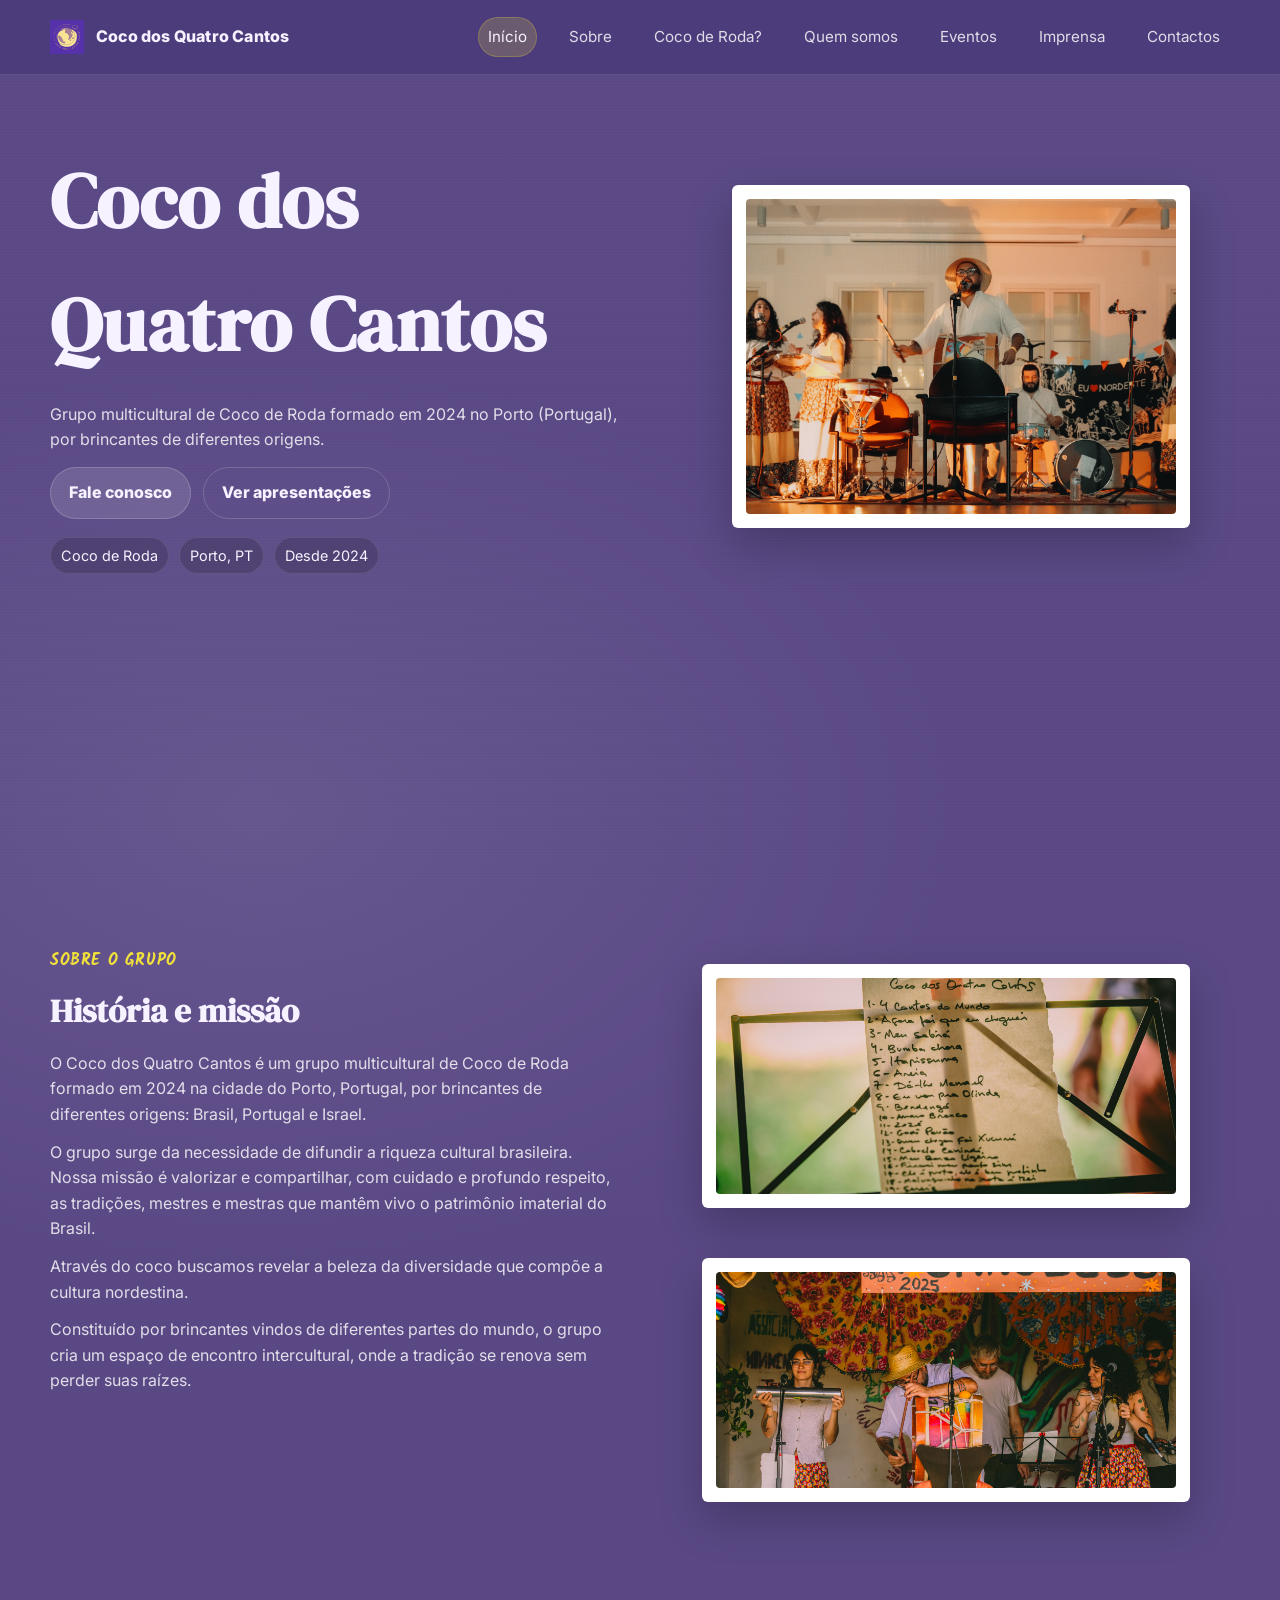
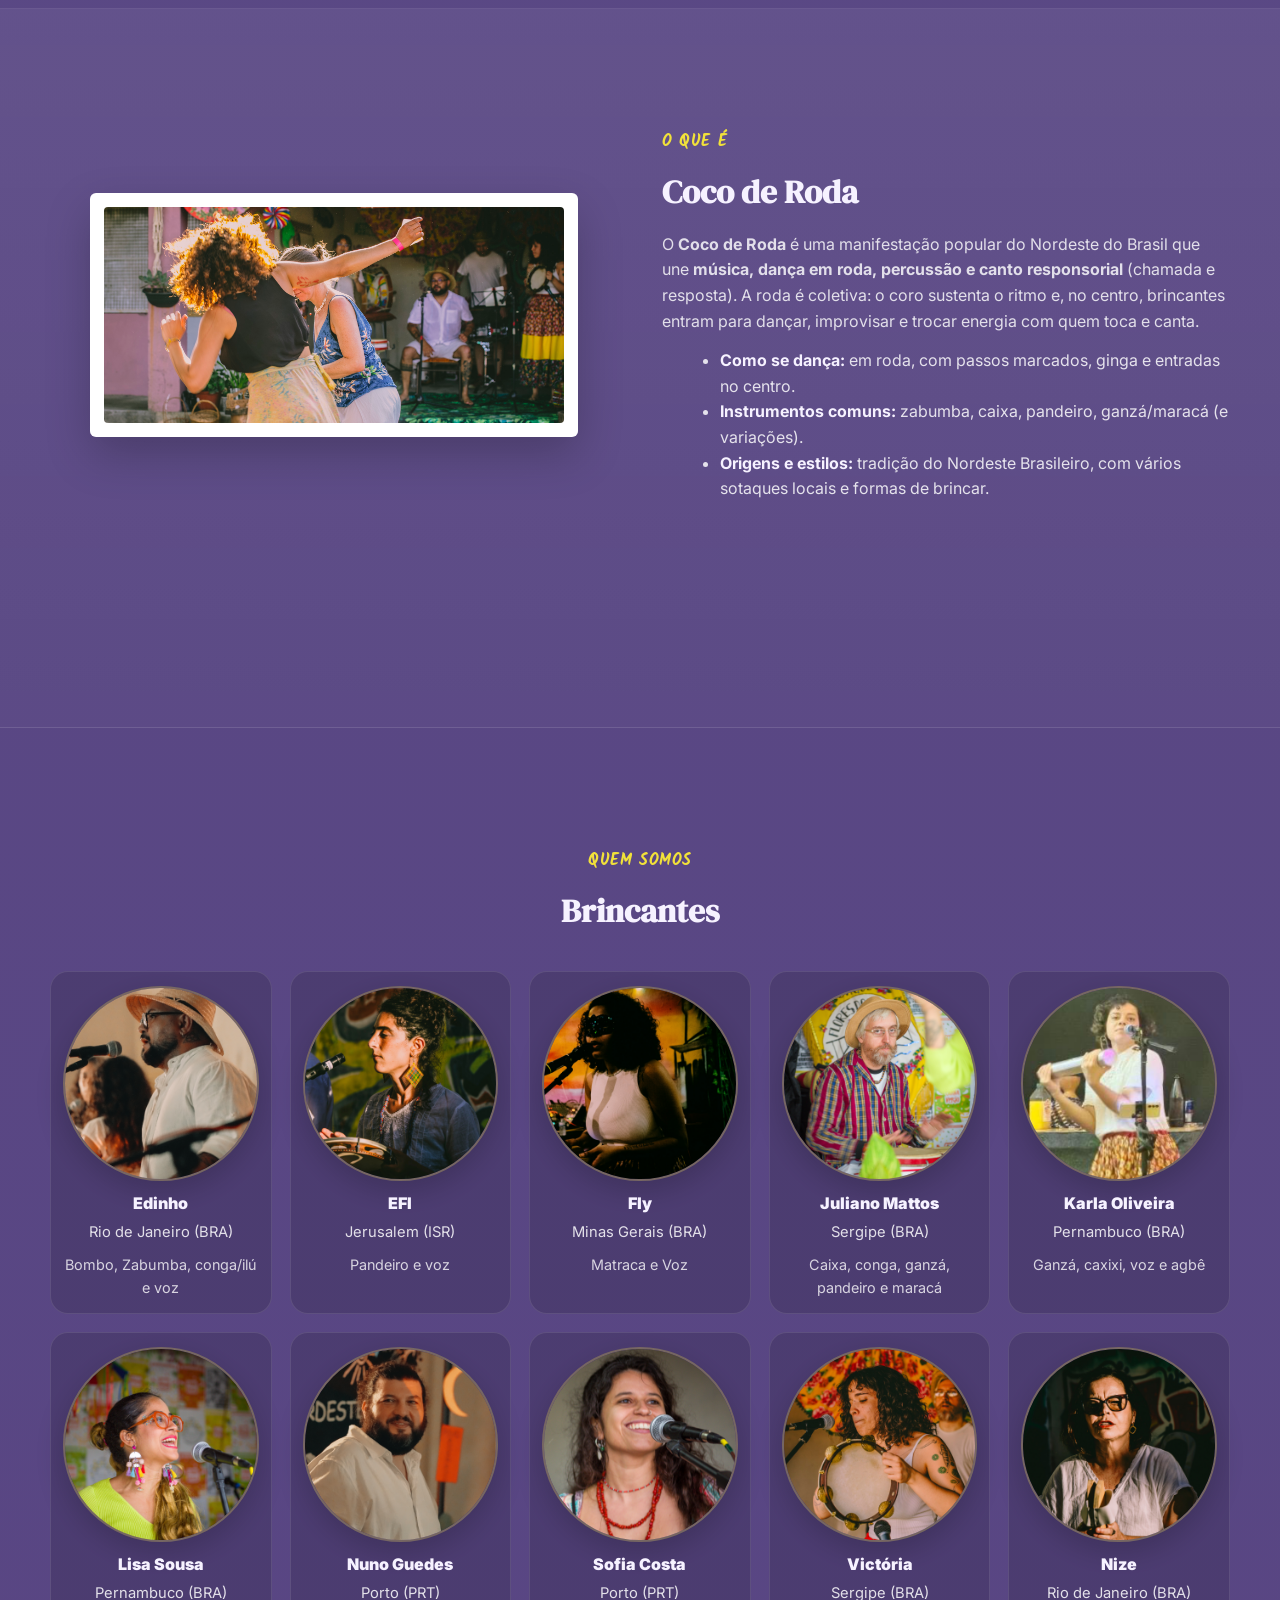
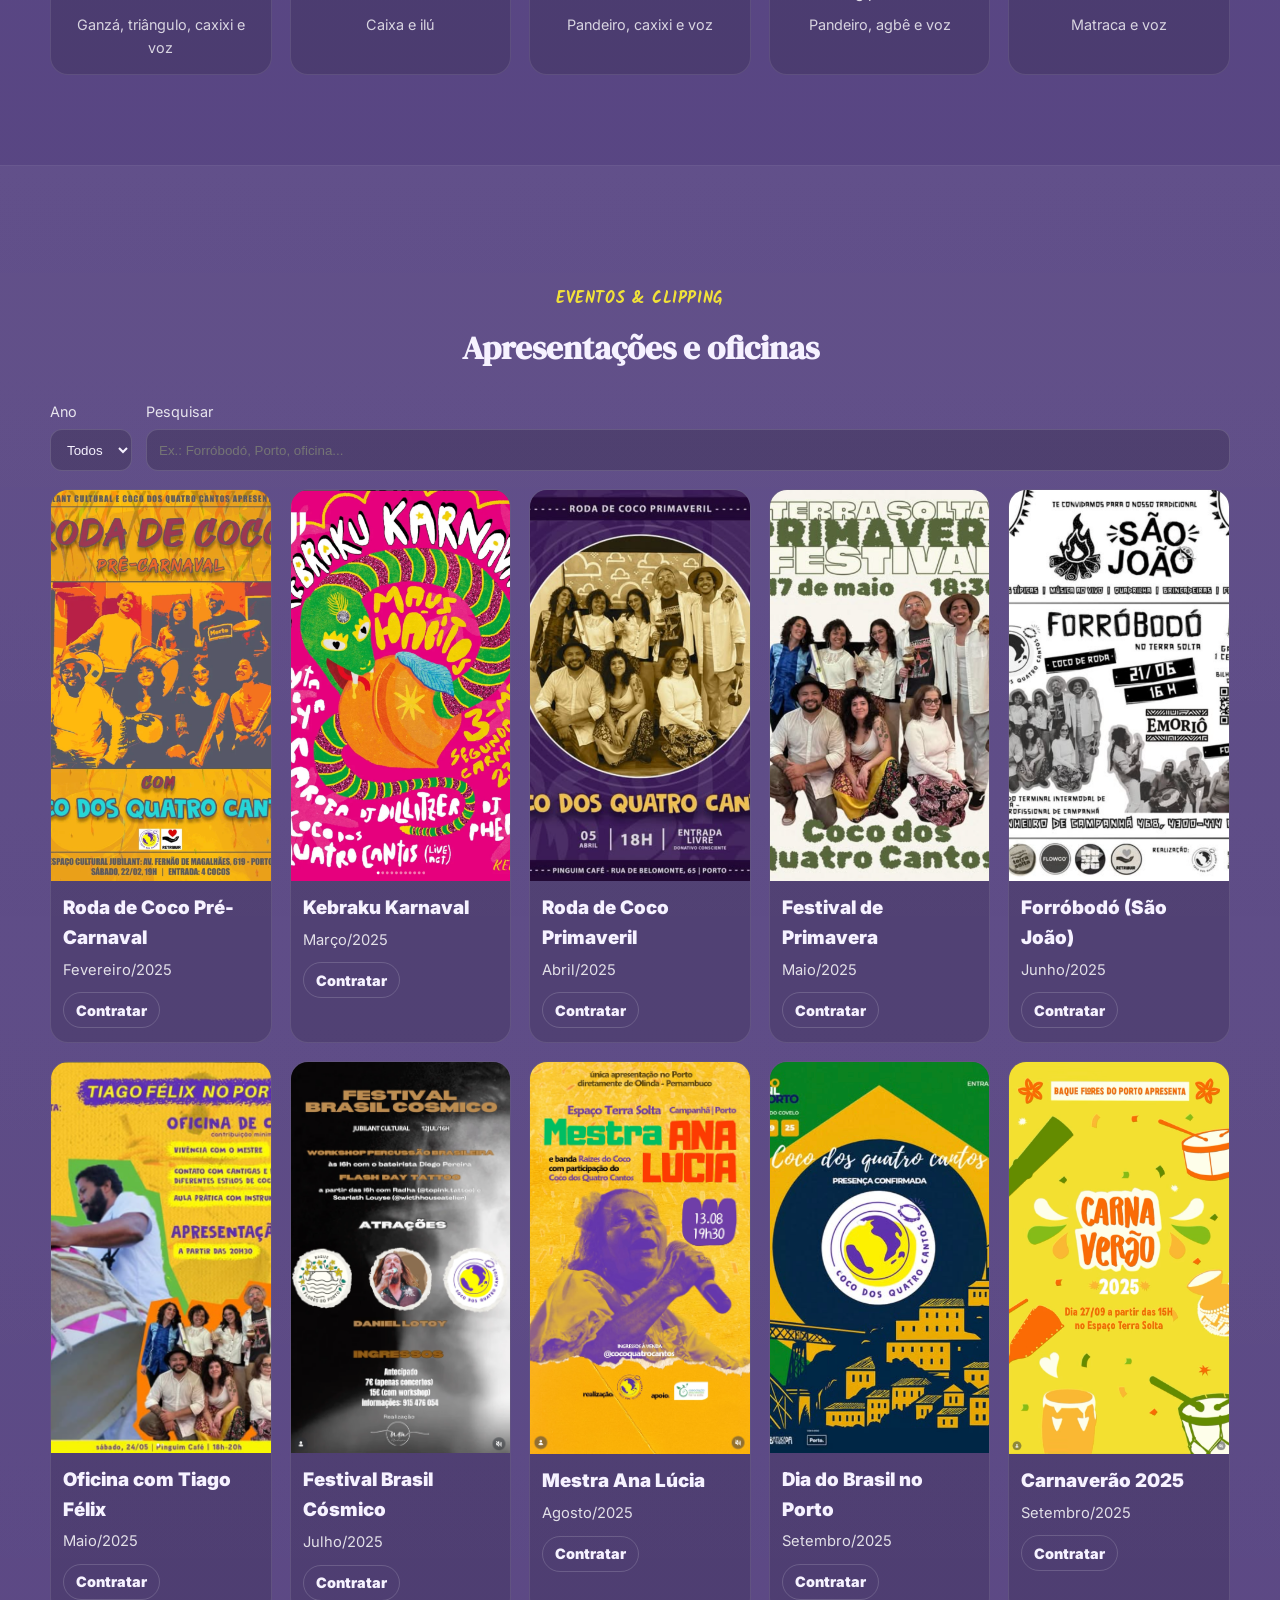
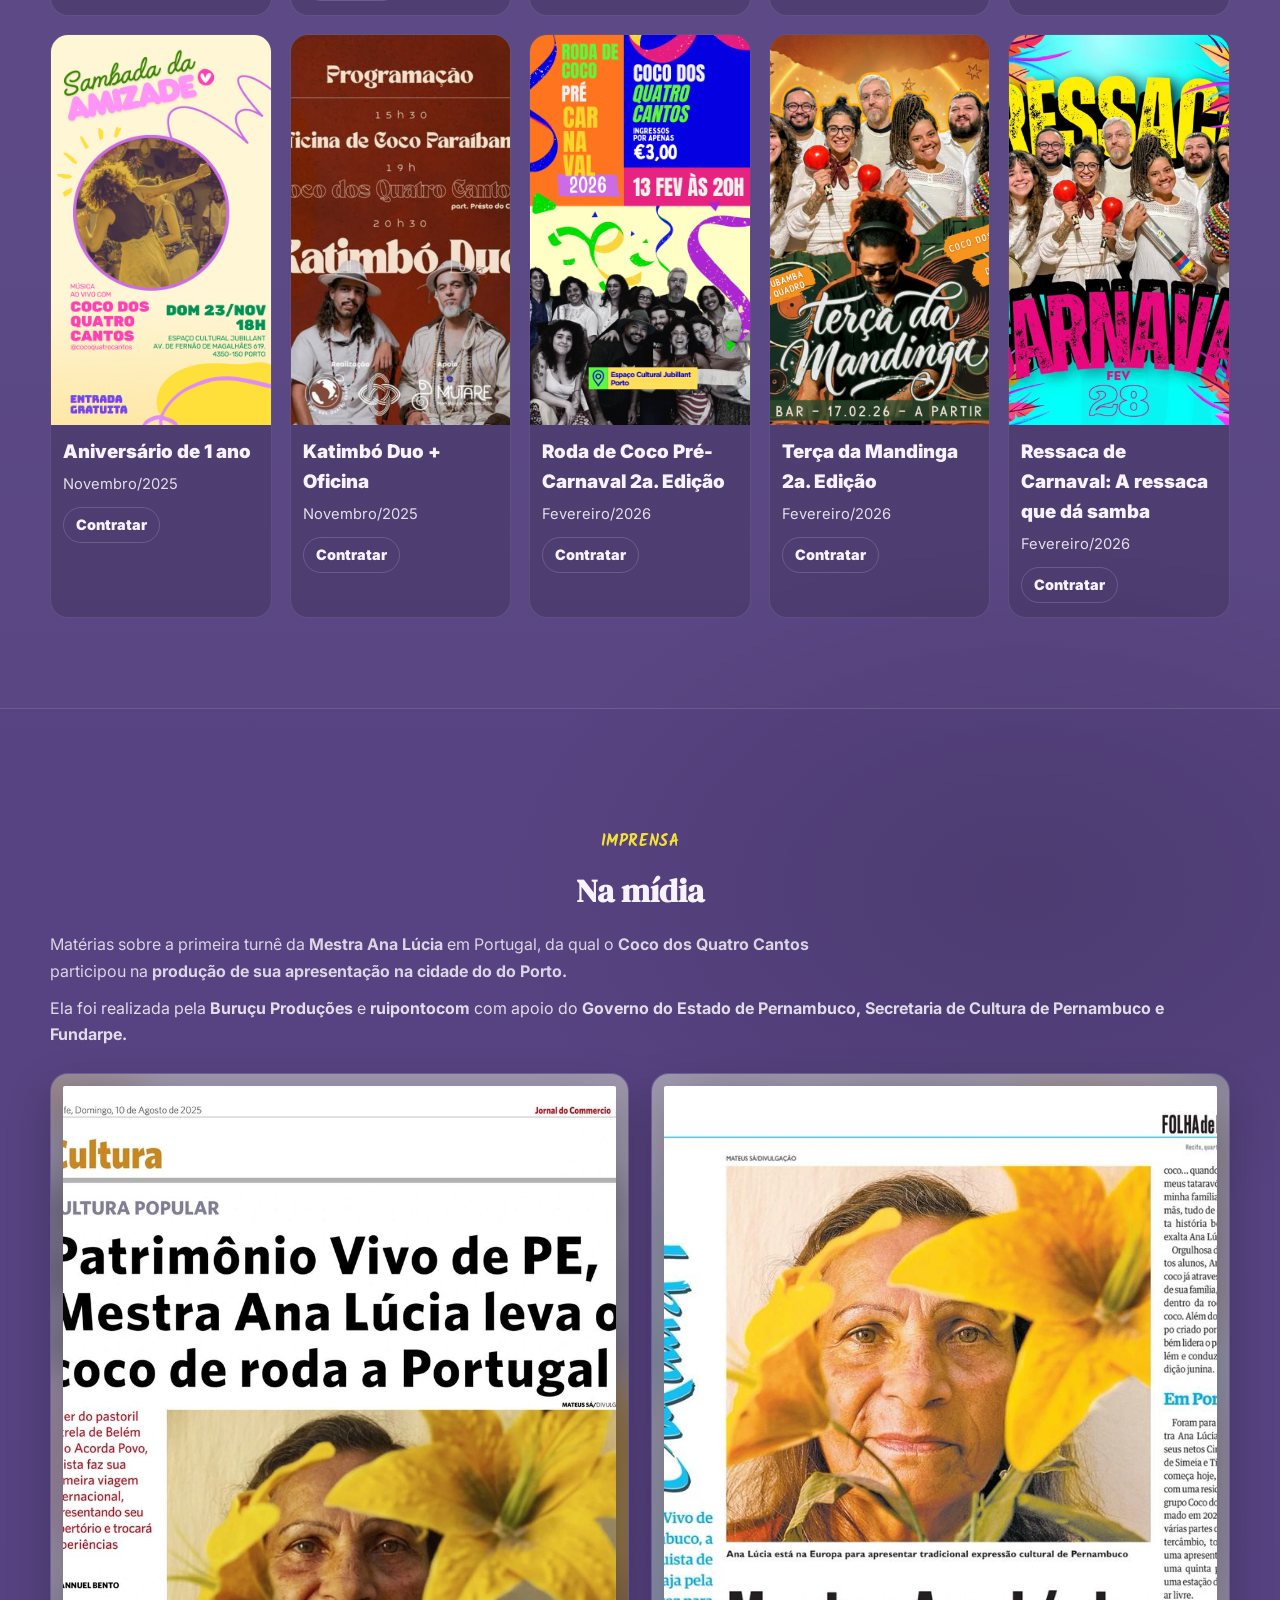
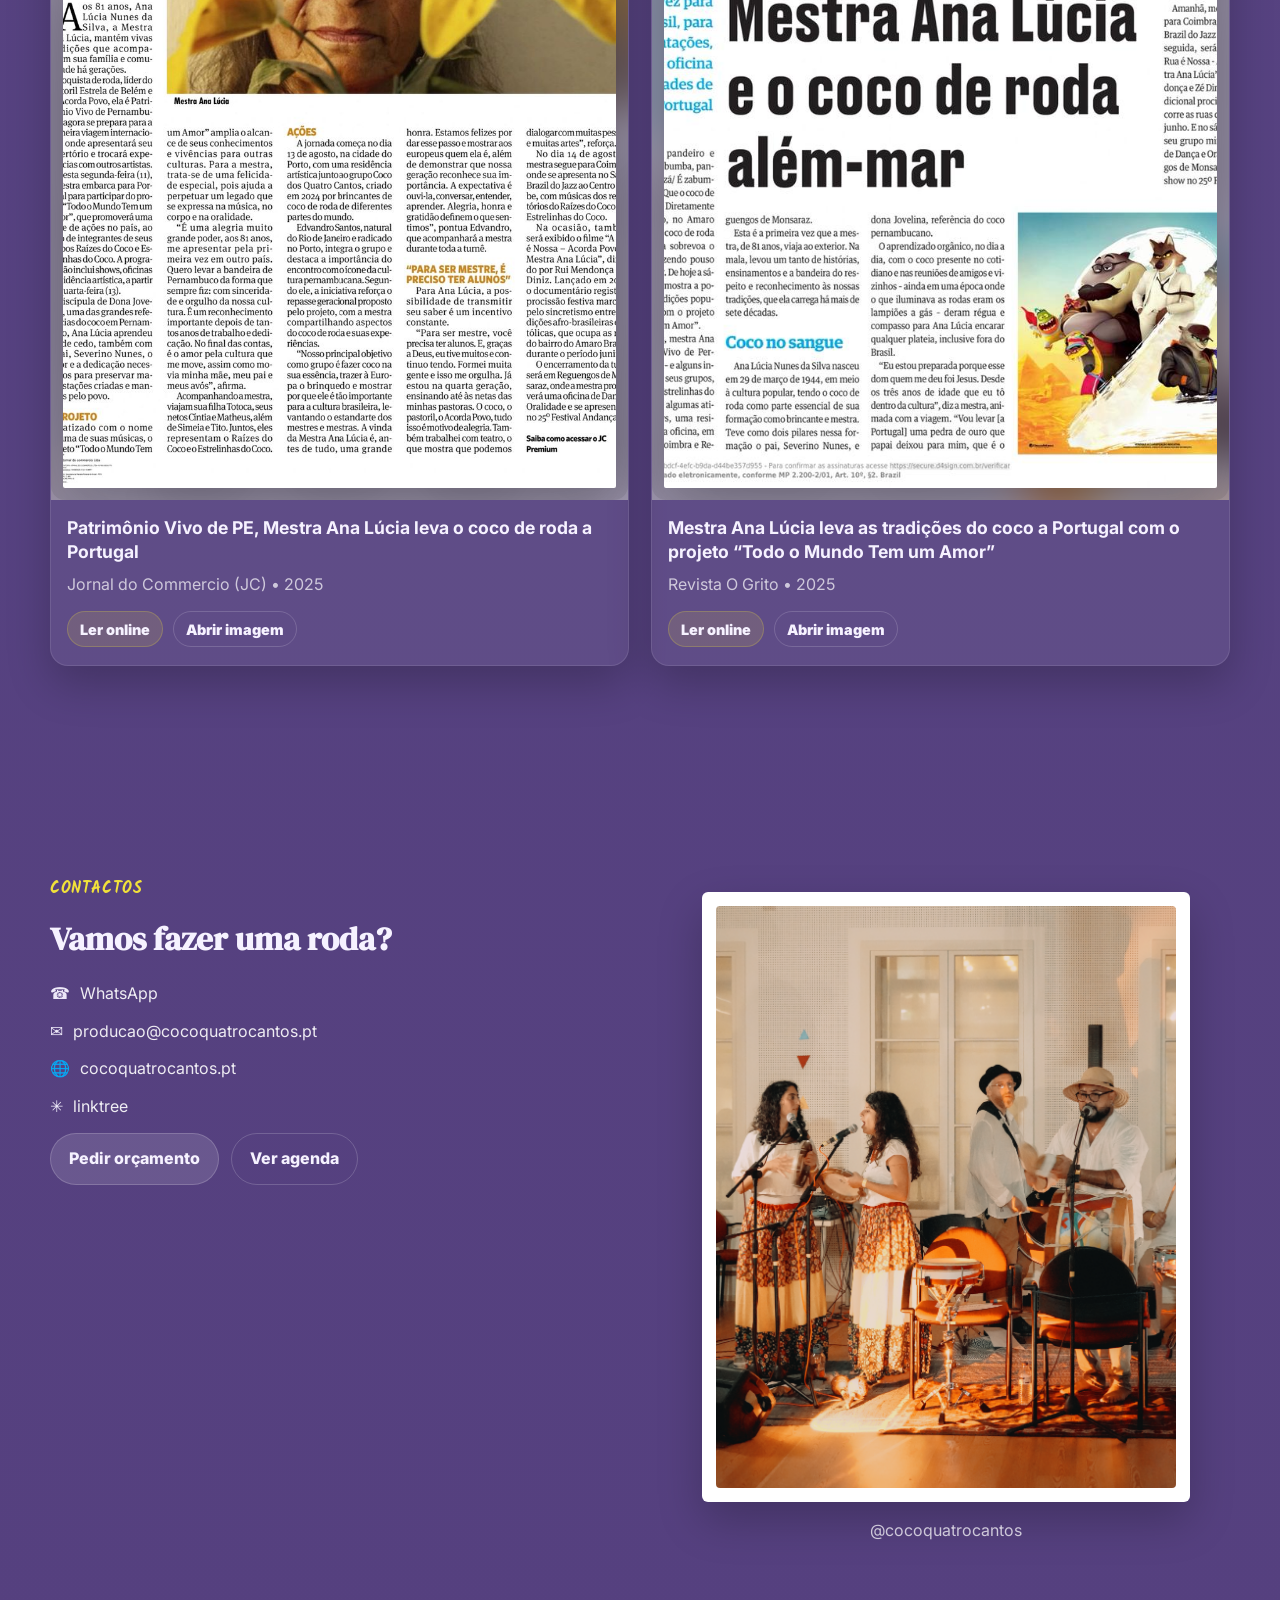
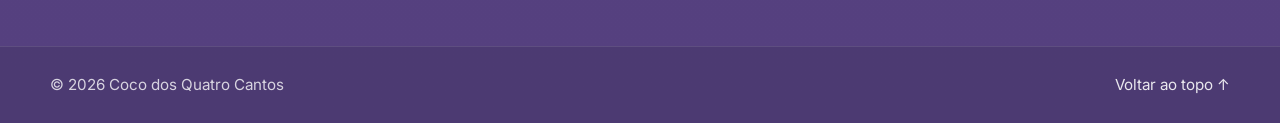
==== index.html @ 4d46bc8a "060426.01: Check-in inicial" ====
<!doctype html>
<html lang="pt-PT">
<head>
  <meta charset="utf-8" />
  <meta name="viewport" content="width=device-width,initial-scale=1" />
  <title>Coco dos Quatro Cantos</title>

  <link rel="preconnect" href="https://fonts.googleapis.com">
  <link rel="preconnect" href="https://fonts.gstatic.com" crossorigin>
  <link href="https://fonts.googleapis.com/css2?family=DM+Serif+Display&family=Inter:wght@300;400;600;700;800&family=Kalam:wght@300;400;700&display=swap" rel="stylesheet">

  <link rel="stylesheet" href="./styles.css" />
</head>

<body id="top">
  <header class="site-header">
    <div class="nav-wrap">
      <a class="brand" href="#home" aria-label="Ir para o início">
        <!-- troque para logo.svg se quiser -->
        <img class="brand__logo" src="./assets/logo.png" alt="Coco dos Quatro Cantos">
        <span class="brand__name">Coco dos Quatro Cantos</span>
      </a>

      <button class="nav-toggle" aria-label="Abrir menu" aria-expanded="false" aria-controls="primary-nav">
        <span></span><span></span><span></span>
      </button>

      <nav id="primary-nav" class="nav">
        <a class="nav-link" href="#home">Início</a>
        <a class="nav-link" href="#sobre">Sobre</a>
        <a class="nav-link" href="#coco">Coco de Roda?</a>
        <a class="nav-link" href="#quem-somos">Quem somos</a>
        <a class="nav-link" href="#eventos">Eventos</a>
        <a class="nav-link" href="#imprensa">Imprensa</a>
        <a class="nav-link" href="#contactos">Contactos</a>
      </nav>
    </div>
  </header>

  <main>
    <!-- HERO -->
    <section id="home" class="section section--hero">
      <div class="container hero">
        <div class="hero__left">
          <h1 class="poster-title">Coco dos<br/>Quatro Cantos</h1>
          <p class="lead">
            Grupo multicultural de Coco de Roda formado em 2024 no Porto (Portugal),
            por brincantes de diferentes origens.
          </p>

          <div class="cta">
            <a class="btn" href="#contactos">Fale conosco</a>
            <a class="btn btn--ghost" href="#eventos">Ver apresentações</a>
          </div>

          <div class="meta">
            <span class="pill">Coco de Roda</span>
            <span class="pill">Porto, PT</span>
            <span class="pill">Desde 2024</span>
          </div>
        </div>

        <div class="hero__right">
          <figure class="frame frame--hero">
            <img src="./assets/hero.jpg" alt="Apresentação do grupo em palco" loading="lazy">
          </figure>
        </div>
      </div>
    </section>

    <!-- SOBRE -->
    <section id="sobre" class="section">
      <div class="container grid-2">
        <div class="copy">
          <p class="scribble">Sobre o grupo</p>
          <h2 class="h2">História e missão</h2>

          <p>
            O Coco dos Quatro Cantos é um grupo multicultural de Coco de Roda formado em 2024
            na cidade do Porto, Portugal, por brincantes de diferentes origens: Brasil, Portugal e Israel.
          </p>

          <p>
            O grupo surge da necessidade de difundir a riqueza cultural brasileira. Nossa missão é valorizar
            e compartilhar, com cuidado e profundo respeito, as tradições, mestres e mestras que mantêm
            vivo o patrimônio imaterial do Brasil.
          </p>

          <p>
            Através do coco buscamos revelar a beleza da diversidade que compõe a cultura nordestina.
          </p>

          <p>
            Constituído por brincantes vindos de diferentes partes do mundo, o grupo cria um espaço de encontro
            intercultural, onde a tradição se renova sem perder suas raízes.
          </p>
        </div>

        <div class="stack">
          <figure class="frame frame--wide">
            <img src="./assets/sobre-1.jpg" alt="Foto do grupo" loading="lazy">
          </figure>
          <figure class="frame frame--wide">
            <img src="./assets/sobre-2.jpg" alt="Foto de apresentação" loading="lazy">
          </figure>
        </div>
      </div>
    </section>

    <!-- O QUE É COCO -->
    <section id="coco" class="section section--alt">
      <div class="container grid-2 align-center">
        <figure class="frame frame--wide">
          <img src="./assets/coco.jpg" alt="Roda de coco" loading="lazy">
        </figure>

        <div class="copy">
          <p class="scribble">O que é</p>
          <h2 class="h2">Coco de Roda</h2>

          <p>
            O <strong>Coco de Roda</strong> é uma manifestação popular do Nordeste do Brasil que une <strong>música, dança em roda, percussão e canto responsorial</strong> (chamada e resposta). A roda é coletiva: o coro sustenta o ritmo e, no centro, brincantes entram para dançar, improvisar e trocar energia com quem toca e canta.
          </p>
          <ul class="bullets">
            <li><strong>Como se dança:</strong> em roda, com passos marcados, ginga e entradas no centro.</li>
            <li><strong>Instrumentos comuns:</strong> zabumba, caixa, pandeiro, ganzá/maracá (e variações).</li>
            <li><strong>Origens e estilos:</strong> tradição do Nordeste Brasileiro, com vários sotaques locais e formas de brincar.</li>
          </ul>
        </div>
      </div>
    </section>

    <!-- QUEM SOMOS -->
    <section id="quem-somos" class="section">
      <div class="container">
        <p class="scribble center">Quem somos</p>
        <h2 class="h2 center">Brincantes</h2>

        <div class="members" id="membersGrid"></div>
      </div>
    </section>

    <!-- EVENTOS (9:16) -->
    <section id="eventos" class="section section--alt">
      <div class="container">
        <p class="scribble center">Eventos &amp; clipping</p>
        <h2 class="h2 center">Apresentações e oficinas</h2>

        <div class="events-toolbar">
          <label class="field">
            <span>Ano</span>
            <select id="yearFilter">
              <option value="all">Todos</option>
            </select>
          </label>

          <label class="field field--grow">
            <span>Pesquisar</span>
            <input id="searchFilter" type="search" placeholder="Ex.: Forróbodó, Porto, oficina..." />
          </label>
        </div>

        <div class="events events--reels" id="eventsGrid"></div>
      </div>
    </section>

    <section id="imprensa" class="section section--press">
  <div class="container">
    <p class="scribble center">Imprensa</p>
    <h2 class="h2 center">Na mídia</h2>

    <p class="lead">
      Matérias sobre a primeira turnê da <strong>Mestra Ana Lúcia</strong> em Portugal, da qual o
      <strong>Coco dos Quatro Cantos</strong> participou na <strong>produção de sua apresentação na cidade do do Porto.</strong>      
    </p>
<p>
  Ela foi realizada pela <strong>Buruçu Produções</strong> e <strong>ruipontocom</strong> com apoio do <strong>Governo do Estado de Pernambuco, Secretaria de Cultura de Pernambuco e Fundarpe.</strong>
</p>
    <div class="press-grid">
      <!-- JC -->
      <article class="press-card">
        <div class="press-thumb" style="--thumb:url('./assets/press/jc-ana-lucia.jpg')">
          <img
            src="./assets/press/jc-ana-lucia.jpg"
            alt="Matéria do Jornal do Commercio sobre Mestra Ana Lúcia levando o coco de roda a Portugal"
            loading="lazy"
          />
        </div>

        <div class="press-body">
          <h3 class="press-title">Patrimônio Vivo de PE, Mestra Ana Lúcia leva o coco de roda a Portugal</h3>
          <p class="press-meta">Jornal do Commercio (JC) • 2025</p>

          <div class="press-actions">
            <a class="smallbtn" target="_blank" rel="noreferrer"
               href="https://jc.uol.com.br/cultura/2025/08/08/patrimonio-vivo-de-pe-mestra-ana-lucia-leva-o-coco-de-roda-a-portugal.html">
              Ler online
            </a>

            <a class="smallbtn smallbtn--ghost" target="_blank" rel="noreferrer"
               href="./assets/press/jc-ana-lucia.jpg">
              Abrir imagem
            </a>
          </div>
        </div>
      </article>

      <!-- O Grito -->
      <article class="press-card">
        <div class="press-thumb" style="--thumb:url('./assets/press/ogrito-ana-lucia.jpg')">
          <img
            src="./assets/press/ogrito-ana-lucia.jpg"
            alt="Matéria da Revista O Grito sobre Mestra Ana Lúcia e tradições do coco em Portugal"
            loading="lazy"
          />
        </div>

        <div class="press-body">
          <h3 class="press-title">Mestra Ana Lúcia leva as tradições do coco a Portugal com o projeto “Todo o Mundo Tem um Amor”</h3>
          <p class="press-meta">Revista O Grito • 2025</p>

          <div class="press-actions">
            <a class="smallbtn" target="_blank" rel="noreferrer"
               href="https://revistaogrito.com/mestra-ana-lucia-leva-as-tradicoes-do-coco-e-a-portugal-com-o-projeto-todo-o-mundo-tem-um-amor/">
              Ler online
            </a>

            <a class="smallbtn smallbtn--ghost" target="_blank" rel="noreferrer"
               href="./assets/press/ogrito-ana-lucia.jpg">
              Abrir imagem
            </a>
          </div>
        </div>
      </article>
    </div>
  </div>
</section>

    <!-- CONTACTOS -->
    <section id="contactos" class="section">
      <div class="container contact">
        <div class="contact__left">
          <p class="scribble">Contactos</p>
          <h2 class="h2">Vamos fazer uma roda?</h2>

          <ul class="contact__list">
            <li><span class="icon">☎</span><a href="https://wa.link/snedqe">WhatsApp</a></li>
            <li><span class="icon">✉</span><a href="mailto:producao@cocoquatrocantos.pt">producao@cocoquatrocantos.pt</a></li>
            <li><span class="icon">🌐</span><a href="https://cocoquatrocantos.pt" target="_blank" rel="noreferrer">cocoquatrocantos.pt</a></li>
            <li><span class="icon">✳</span><a href="https://linktr.ee/cocoquatrocantos" target="_blank" rel="noreferrer">linktree</a></li>
          </ul>

          <div class="cta mt-lg">
            <a class="btn" href="mailto:producao@cocoquatrocantos.pt">Pedir orçamento</a>
            <a class="btn btn--ghost" href="#eventos">Ver agenda</a>
          </div>
        </div>

        <div class="contact__right">
          <figure class="frame frame--contact">
            <img src="./assets/contact.jpg" alt="Cartaz/arte do grupo" loading="lazy">
          </figure>
          <p class="muted center mt-md">@cocoquatrocantos</p>
        </div>
      </div>
    </section>

    <footer class="footer">
      <div class="container footer__inner">
        <span>© <span id="year"></span> Coco dos Quatro Cantos</span>
        <a class="backtop" href="#top">Voltar ao topo ↑</a>
      </div>
    </footer>
  </main>

  <script src="./script.js"></script>
</body>
</html>
---- styles.css ----
:root{
  --bg: #5b4a86;
  --bg2: #55407f;
  --ink: #f6f2ff;
  --muted: rgba(255,255,255,.82);
  --accent: #f1e13a;

  --frame: #ffffff;
  --shadow: rgba(0,0,0,.22);
  --max: 1180px;

  --poster: clamp(2.8rem, 6vw, 5.6rem);
  --h2: clamp(1.7rem, 2.6vw, 2.4rem);
  --p:  clamp(1rem, 1.1vw, 1.05rem);
}

*{ box-sizing:border-box; }
html{ scroll-behavior:smooth; }

section{ scroll-margin-top: 90px; }

body{
  margin:0;
  background: radial-gradient(1100px 700px at 20% 10%, rgba(255,255,255,.08), transparent 65%),
              radial-gradient(900px 600px at 80% 70%, rgba(0,0,0,.12), transparent 60%),
              linear-gradient(180deg, var(--bg), var(--bg2));
  color: var(--ink);
  font-family: Inter, system-ui, -apple-system, Segoe UI, Roboto, Arial, sans-serif;
  line-height:1.6;
}

body::before{
  content:"";
  position:fixed;
  inset:0;
  pointer-events:none;
  background: repeating-linear-gradient(
      0deg,
      rgba(255,255,255,.03),
      rgba(255,255,255,.03) 1px,
      rgba(0,0,0,.03) 2px,
      rgba(0,0,0,.03) 3px
    );
  opacity:.35;
  mix-blend-mode: overlay;
}

.container{
  width:min(var(--max), calc(100% - 48px));
  margin-inline:auto;
}

.section{
  position:relative;
  padding: 120px 0 90px;
  min-height: 80vh;
}

.section--alt{
  background: linear-gradient(180deg, rgba(255,255,255,.06), rgba(255,255,255,.02));
  border-top: 1px solid rgba(255,255,255,.08);
  border-bottom: 1px solid rgba(255,255,255,.08);
}

.grid-2{
  display:grid;
  grid-template-columns: 1fr 1fr;
  gap: 44px;
}
.align-center{ align-items:center; }

.center{ text-align:center; }
.mt-md{ margin-top: 14px; }
.mt-lg{ margin-top: 22px; }

.poster-title{
  font-family: "DM Serif Display", Georgia, serif;
  font-size: var(--poster);
  letter-spacing:.4px;
  margin: 0 0 16px 0;
}

.h2{
  font-family: "DM Serif Display", Georgia, serif;
  font-size: var(--h2);
  margin: 0 0 14px 0;
}

p{
  font-size: var(--p);
  color: var(--muted);
  margin: 0 0 12px 0;
}

.lead{ max-width: 62ch; }

.scribble{
  font-family: Kalam, system-ui, sans-serif;
  color: var(--accent);
  font-weight: 700;
  letter-spacing: .6px;
  text-transform: uppercase;
  margin: 0 0 10px 0;
}

.muted{ color: rgba(255,255,255,.72); }

.bullets{ margin: 14px 0 0 18px; color: rgba(255,255,255,.84); }
.bullets strong{ color: var(--ink); }

/* NAV */
.site-header{
  position:fixed;
  top:0; left:0; right:0;
  z-index: 20;
  background: rgba(72,56,120,.72);
  backdrop-filter: blur(12px);
  border-bottom: 1px solid rgba(255,255,255,.10);
}
.nav-wrap{
  width:min(var(--max), calc(100% - 48px));
  margin-inline:auto;
  height: 74px;
  display:flex;
  align-items:center;
  justify-content:space-between;
  gap: 16px;
}
.brand{
  display:flex;
  align-items:center;
  gap: 12px;
  text-decoration:none;
  color: var(--ink);
}
.brand__logo{
  width: 34px;
  height: 34px;
  object-fit: contain;
  background: transparent;
  display:block;
}
.brand__name{ font-weight: 800; letter-spacing:.2px; }

.nav{ display:flex; gap: 22px; align-items:center; }
.nav-link{
  color: rgba(255,255,255,.82);
  text-decoration:none;
  font-size: .95rem;
  padding: 8px 10px;
  border-radius: 999px;
  transition: background .18s ease, color .18s ease;
}
.nav-link:hover{ background: rgba(255,255,255,.10); }
.nav-link.is-active{
  background: rgba(241,225,58,.18);
  color: var(--ink);
  box-shadow: 0 0 0 1px rgba(241,225,58,.22) inset;
}

.nav-toggle{
  display:none;
  width: 44px;
  height: 44px;
  border: 0;
  background: transparent;
  padding: 8px;
  cursor:pointer;
}
.nav-toggle span{
  display:block;
  height:2px;
  background: rgba(255,255,255,.82);
  margin: 6px 0;
}

/* Frames */
.frame{
  background: var(--frame);
  padding: 14px;
  box-shadow: 0 18px 45px var(--shadow);
  border-radius: 6px;
}
.frame img{
  width:100%;
  height:100%;
  display:block;
  object-fit:cover;
  border-radius: 4px;
}
.frame--hero{ aspect-ratio: 4/3; }
.frame--wide{ aspect-ratio: 16/8; }
.frame--contact{ aspect-ratio: 4/5; }

.stack{ display:grid; gap: 18px; }

/* HERO */
.section--hero{
  padding-top: 140px;
  min-height: 92vh;
}
.hero{
  display:grid;
  grid-template-columns: 1.05fr .95fr;
  gap: 48px;
  align-items:center;
}

.hero__right{
  justify-self: end;
  width: min(800px, 100%);
}

.cta{
  display:flex;
  gap: 12px;
  flex-wrap: wrap;
  margin-top: 14px;
}
.btn{
  display:inline-flex;
  align-items:center;
  justify-content:center;
  padding: 12px 18px;
  border-radius: 999px;
  border: 1px solid rgba(255,255,255,.18);
  background: rgba(255,255,255,.12);
  color: var(--ink);
  text-decoration:none;
  font-weight: 800;
}
.btn:hover{ background: rgba(255,255,255,.16); }
.btn--ghost{ background: transparent; }

.meta{
  margin-top: 18px;
  display:flex;
  gap: 10px;
  flex-wrap: wrap;
}
.pill{
  font-size: .9rem;
  padding: 6px 10px;
  border-radius: 999px;
  background: rgba(0,0,0,.16);
  border: 1px solid rgba(255,255,255,.10);
}

/* MEMBERS */
.members{
  margin-top: 34px;
  display:grid;
  grid-template-columns: repeat(5, minmax(0, 1fr));
  gap: 18px;
}
.member{
  background: rgba(0,0,0,.14);
  border: 1px solid rgba(255,255,255,.10);
  border-radius: 18px;
  padding: 14px 12px;
  text-align:center;
}
.member__avatar{
  width: 100%;
  aspect-ratio: 1/1;
  border-radius: 999px;
  overflow:hidden;
  margin-bottom: 10px;
  box-shadow: 0 10px 28px rgba(0,0,0,.18);
  border: 2px solid rgba(241,225,58,.25);
}
.member__avatar img{
  width:100%; height:100%;
  object-fit:cover;
  display:block;
}
.member__name{ font-weight: 900; color: var(--ink); margin: 0; }
.member__meta{ margin: 4px 0 0; font-size: .92rem; color: rgba(255,255,255,.84); }
.member__inst{ margin: 8px 0 0; font-size: .9rem; color: rgba(255,255,255,.78); }

/* EVENTS (9:16 reels) */
.events-toolbar{
  margin-top: 26px;
  display:flex;
  gap: 14px;
  align-items:end;
  flex-wrap: wrap;
}
.field{ display:grid; gap: 6px; font-size: .9rem; }
.field span{ color: rgba(255,255,255,.85); }
.field input, .field select{
  height: 42px;
  padding: 0 12px;
  border-radius: 12px;
  border: 1px solid rgba(255,255,255,.14);
  background: rgba(0,0,0,.18);
  color: var(--ink);
  outline: none;
}
.field--grow{ flex: 1 1 280px; }

.events--reels{
  margin-top: 18px;
  display:grid;
  grid-template-columns: repeat(auto-fit, minmax(220px, 1fr));
  gap: 18px;
}

/* card */
.event{
  background: rgba(0,0,0,.14);
  border: 1px solid rgba(255,255,255,.10);
  border-radius: 18px;
  overflow:hidden;
  display:flex;
  flex-direction:column;
}
.event__thumb{
  /* IG Reel / Story */
  aspect-ratio: 9 / 16;
  background: rgba(255,255,255,.06);
  display:flex;
  align-items:center;
  justify-content:center;
}
.event__thumb img{
  width:100%;
  height:100%;
  display:block;

  /* NÃO CORTA O CARTAZ */
  object-fit: cover;
  background: rgba(0,0,0,.10);
}
.event__body{
  padding: 12px 12px 14px;
}
.event__title{
  margin: 0 0 6px 0;
  font-weight: 900;
  color: var(--ink);
}
.event__meta{
  font-size: .92rem;
  color: rgba(255,255,255,.84);
  margin: 0 0 10px 0;
}
.event__actions{
  display:flex;
  gap: 10px;
  flex-wrap: wrap;
}
.smallbtn{
  display:inline-flex;
  align-items:center;
  justify-content:center;
  height: 36px;
  padding: 0 12px;
  border-radius: 999px;
  border: 1px solid rgba(241,225,58,.22);
  background: rgba(241,225,58,.12);
  color: var(--ink);
  text-decoration:none;
  font-weight: 900;
  font-size: .9rem;
}
.smallbtn--ghost{
  border: 1px solid rgba(255,255,255,.16);
  background: transparent;
}

/* CONTACT */
.contact{
  display:grid;
  grid-template-columns: 1fr 1fr;
  gap: 44px;
  align-items:start;
}
.contact__list{
  list-style:none;
  padding:0;
  margin: 16px 0 0;
  display:grid;
  gap: 12px;
}
.contact__list li{
  display:flex;
  gap: 10px;
  align-items:center;
}
.contact__list a{ color: rgba(255,255,255,.9); text-decoration:none; }
.contact__list a:hover{ text-decoration: underline; }
.icon{ opacity:.95; }

/* FOOTER */
.footer{
  padding: 26px 0;
  border-top: 1px solid rgba(255,255,255,.10);
  background: rgba(0,0,0,.10);
}
.footer__inner{
  display:flex;
  align-items:center;
  justify-content:space-between;
  gap: 16px;
  color: rgba(255,255,255,.78);
  font-size: .95rem;
}
.backtop{ text-decoration:none; color: rgba(255,255,255,.88); }

/* RESPONSIVO */
@media (max-width: 1040px){
  .hero{ grid-template-columns: 1fr; }
  .grid-2, .contact{ grid-template-columns: 1fr; }
  .members{ grid-template-columns: repeat(3, minmax(0, 1fr)); }
}

@media (max-width: 720px){
  .section{ padding: 104px 0 66px; }
  .members{ grid-template-columns: repeat(2, minmax(0, 1fr)); }

  .nav-toggle{ display:block; }
  .nav{
    position:absolute;
    top: 74px;
    left: 0;
    right: 0;
    display:none;
    flex-direction:column;
    gap: 10px;
    padding: 14px;
    background: rgba(72,56,120,.92);
    border-bottom: 1px solid rgba(255,255,255,.10);
  }
  .nav.is-open{ display:flex; }
  .nav-wrap{ position:relative; }
}

/* ===== Press / Imprensa ===== */
.section--press .title{ margin-top: 10px; }
.section--press .lead{
  max-width: 78ch;
  opacity: .95;
  margin-top: 14px;
  line-height: 1.65;
}

.press-grid{
  margin-top: 26px;
  display: grid;
  grid-template-columns: repeat(2, minmax(0, 1fr));
  gap: 22px;
}

@media (max-width: 980px){
  .press-grid{ grid-template-columns: 1fr; }
}

.press-card{
  background: rgba(255,255,255,.06);
  border: 1px solid rgba(255,255,255,.10);
  border-radius: 18px;
  overflow: hidden;
  box-shadow: 0 18px 44px rgba(0,0,0,.22);
}

.press-thumb{
  aspect-ratio: 9 / 16;
  position: relative;
  overflow: hidden;
  background: rgba(0,0,0,.12);
  display: flex;
  align-items: center;
  justify-content: center;
}

.press-thumb::before{
  content:"";
  position:absolute;
  inset:-18px;
  background-image: var(--thumb);
  background-size: cover;
  background-position: center;
  filter: blur(22px);
  transform: scale(1.08);
  opacity: .55;
}

.press-thumb img{
  position: relative;
  z-index: 1;
  width: 100%;
  height: 100%;
  object-fit: cover;
  padding: 12px;
  border-radius: 14px;
  background: rgba(0,0,0,.08);
  filter: drop-shadow(0 14px 28px rgba(0,0,0,.28));
}

.press-body{
  padding: 16px 16px 18px;
}

.press-title{
  font-size: 1.1rem;
  line-height: 1.35;
  margin: 0 0 8px;
}

.press-meta{
  margin: 0 0 14px;
  opacity: .85;
}

.press-actions{
  display: flex;
  flex-wrap: wrap;
  gap: 10px;
}

.press-note{
  margin-top: 18px;
}
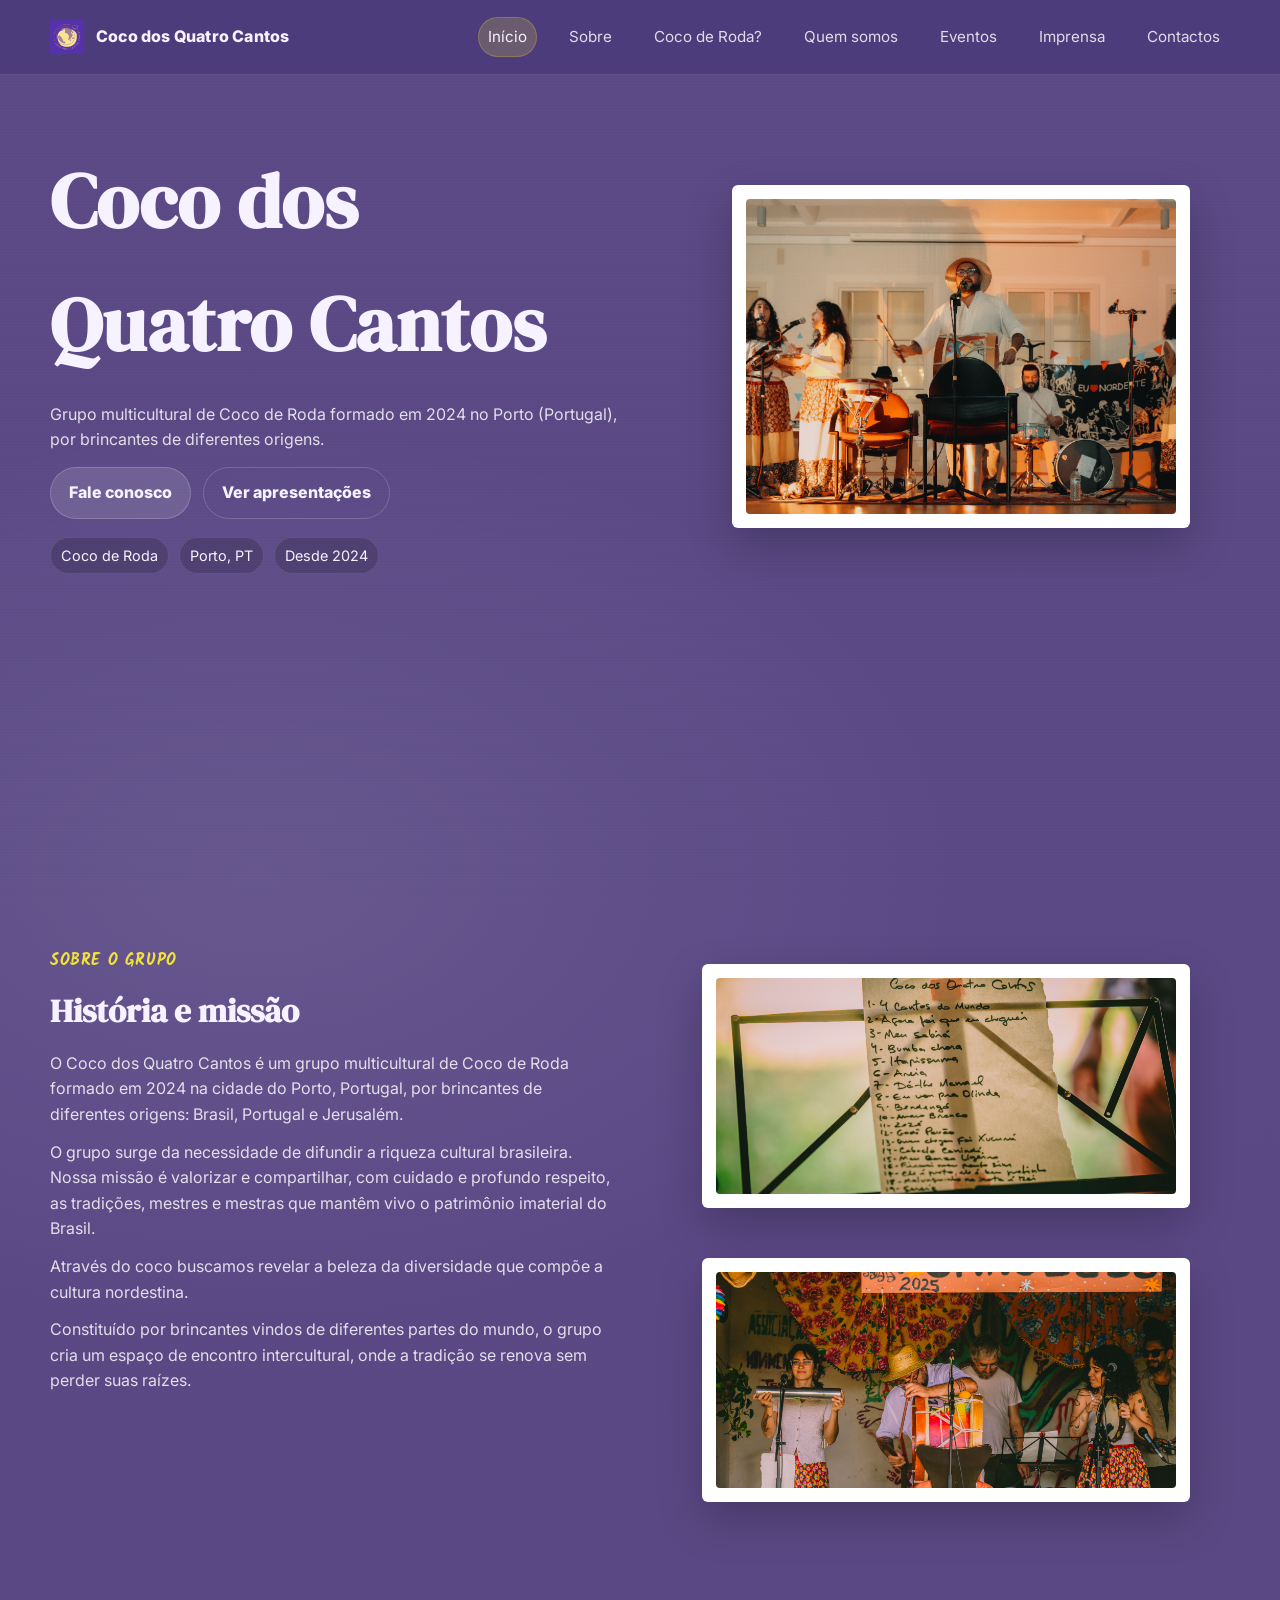
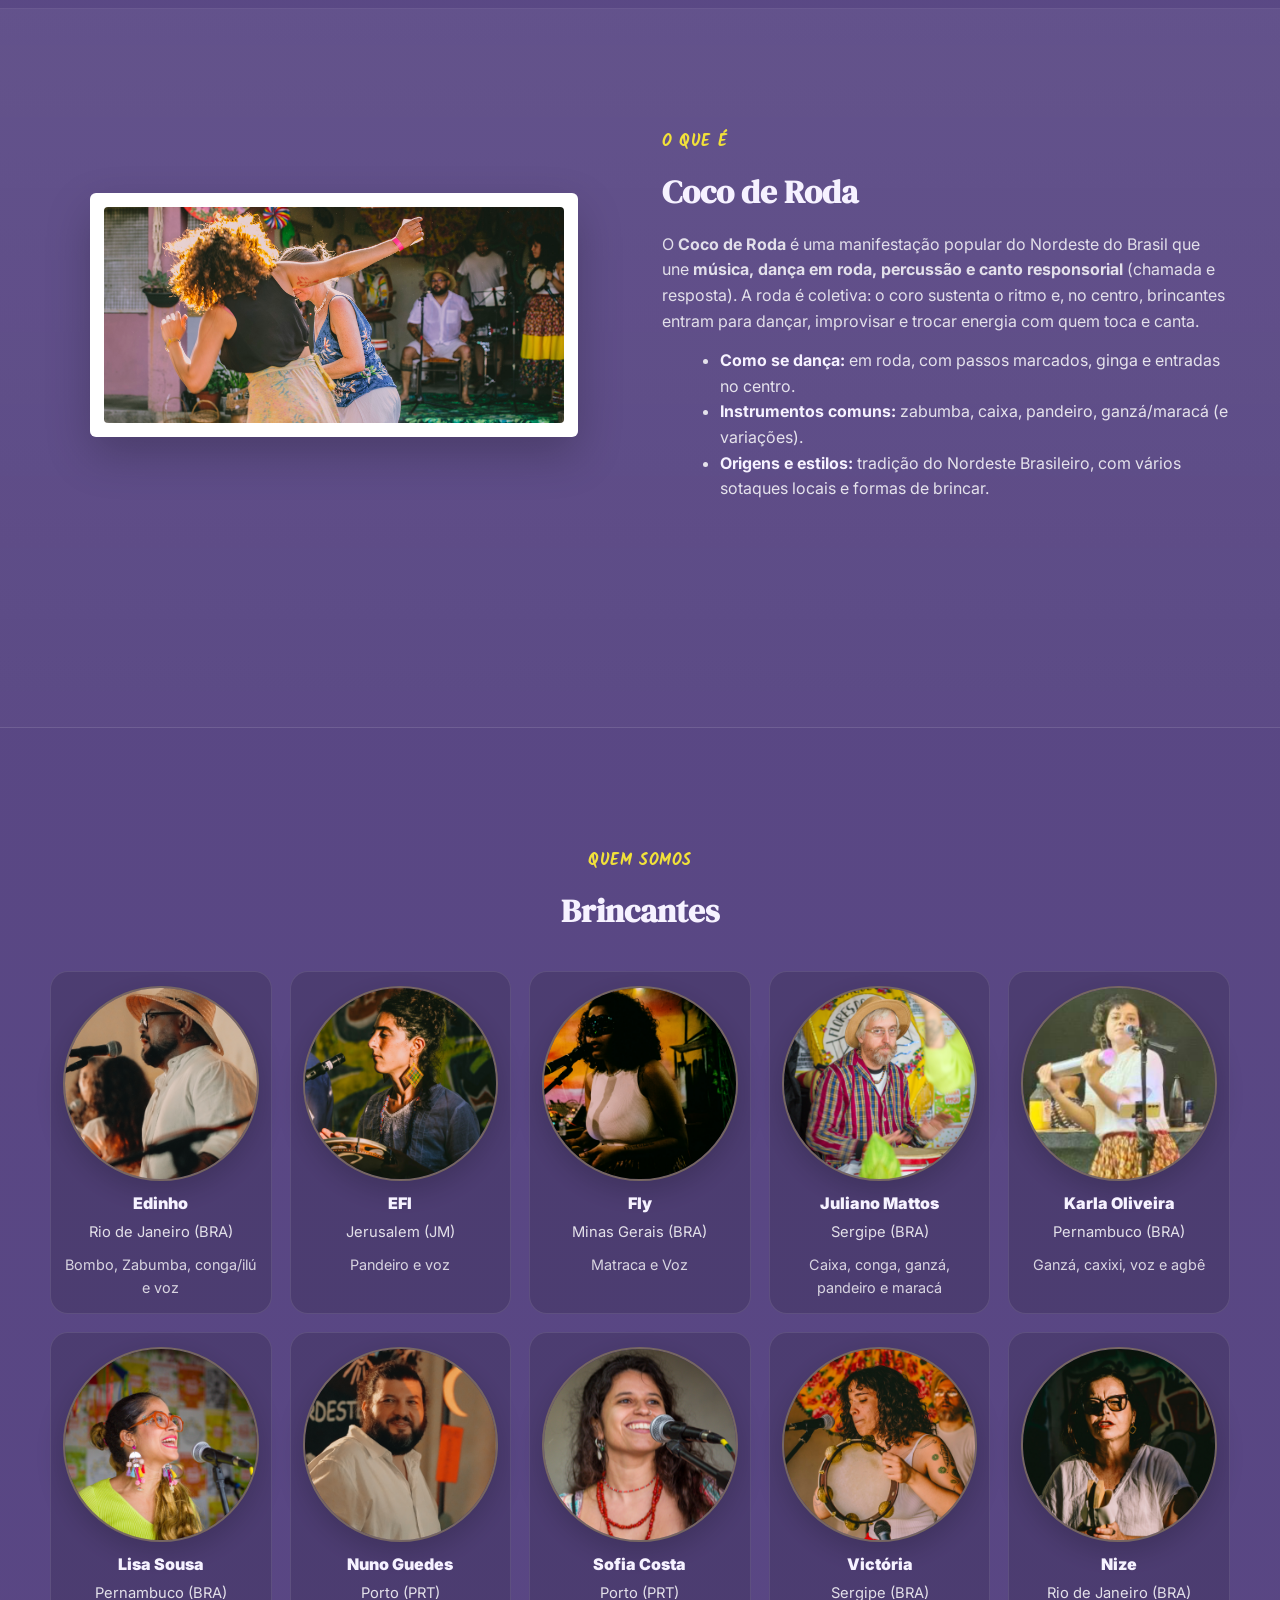
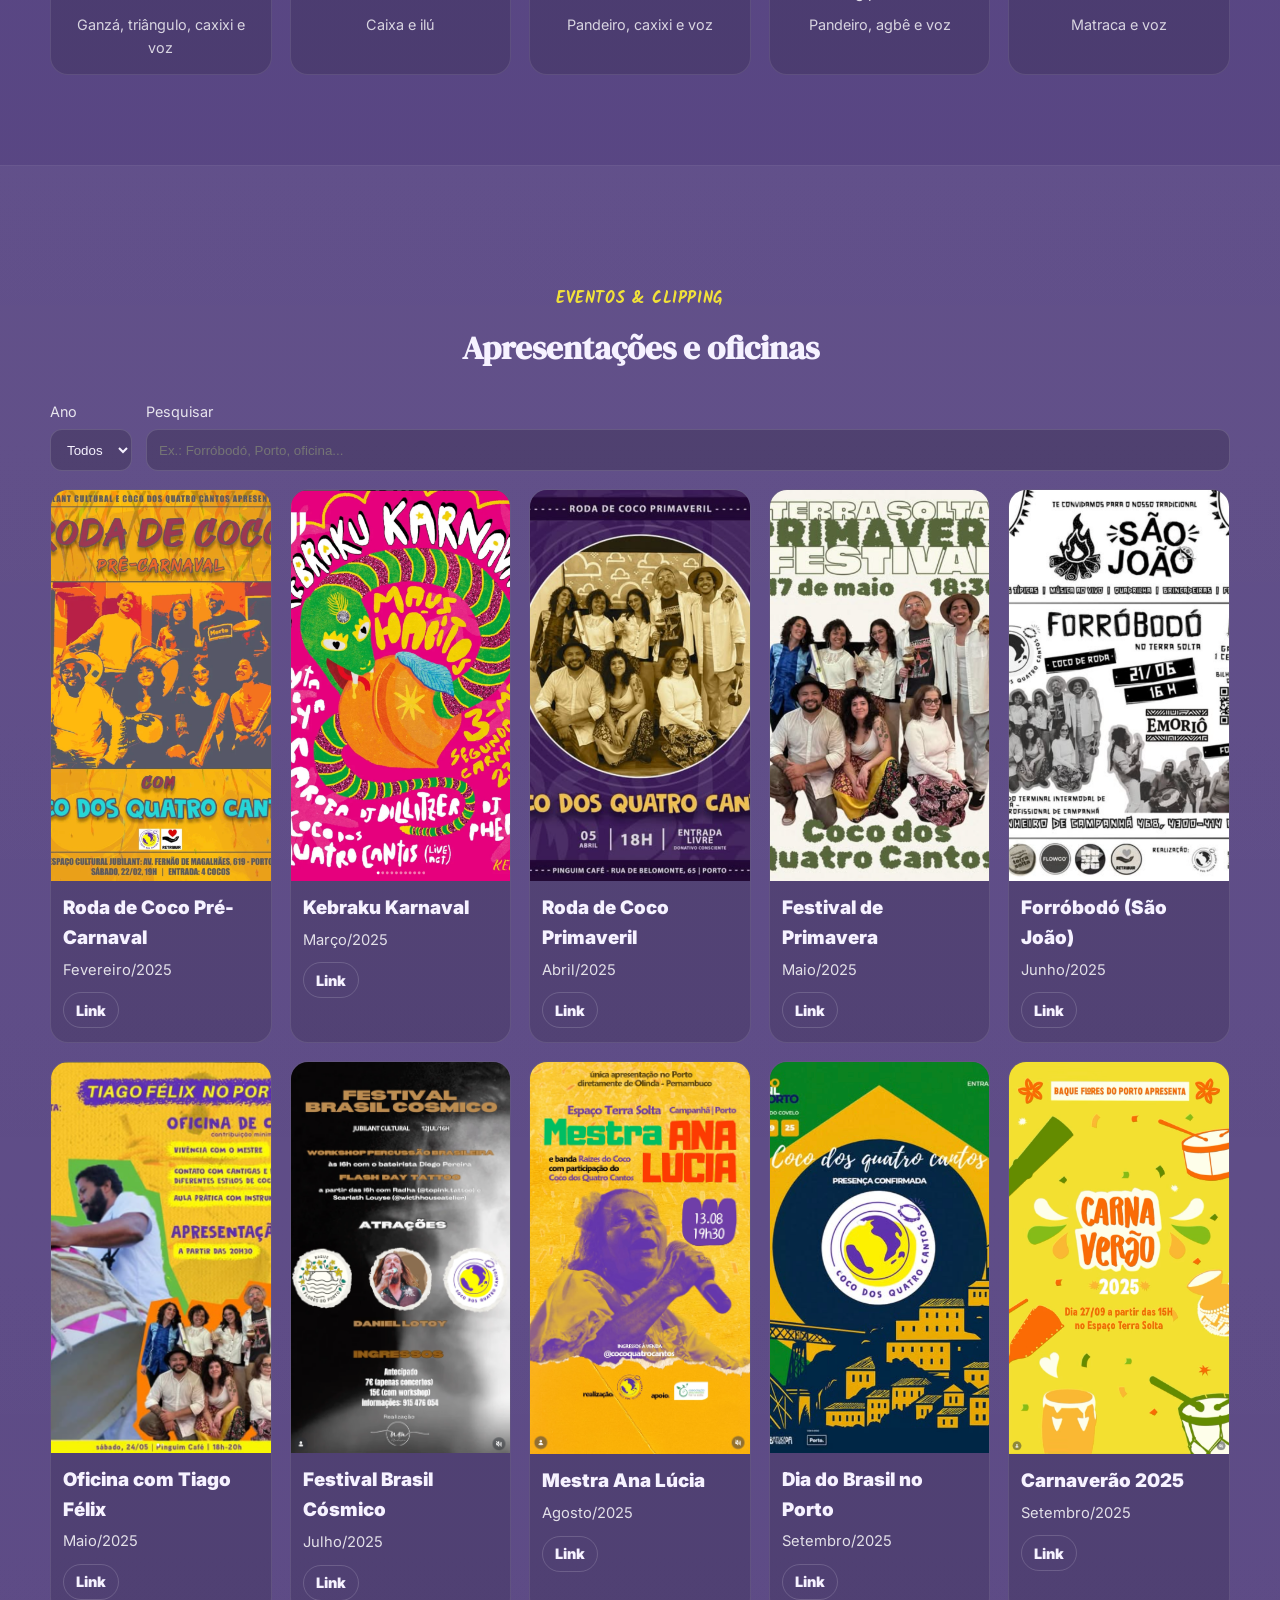
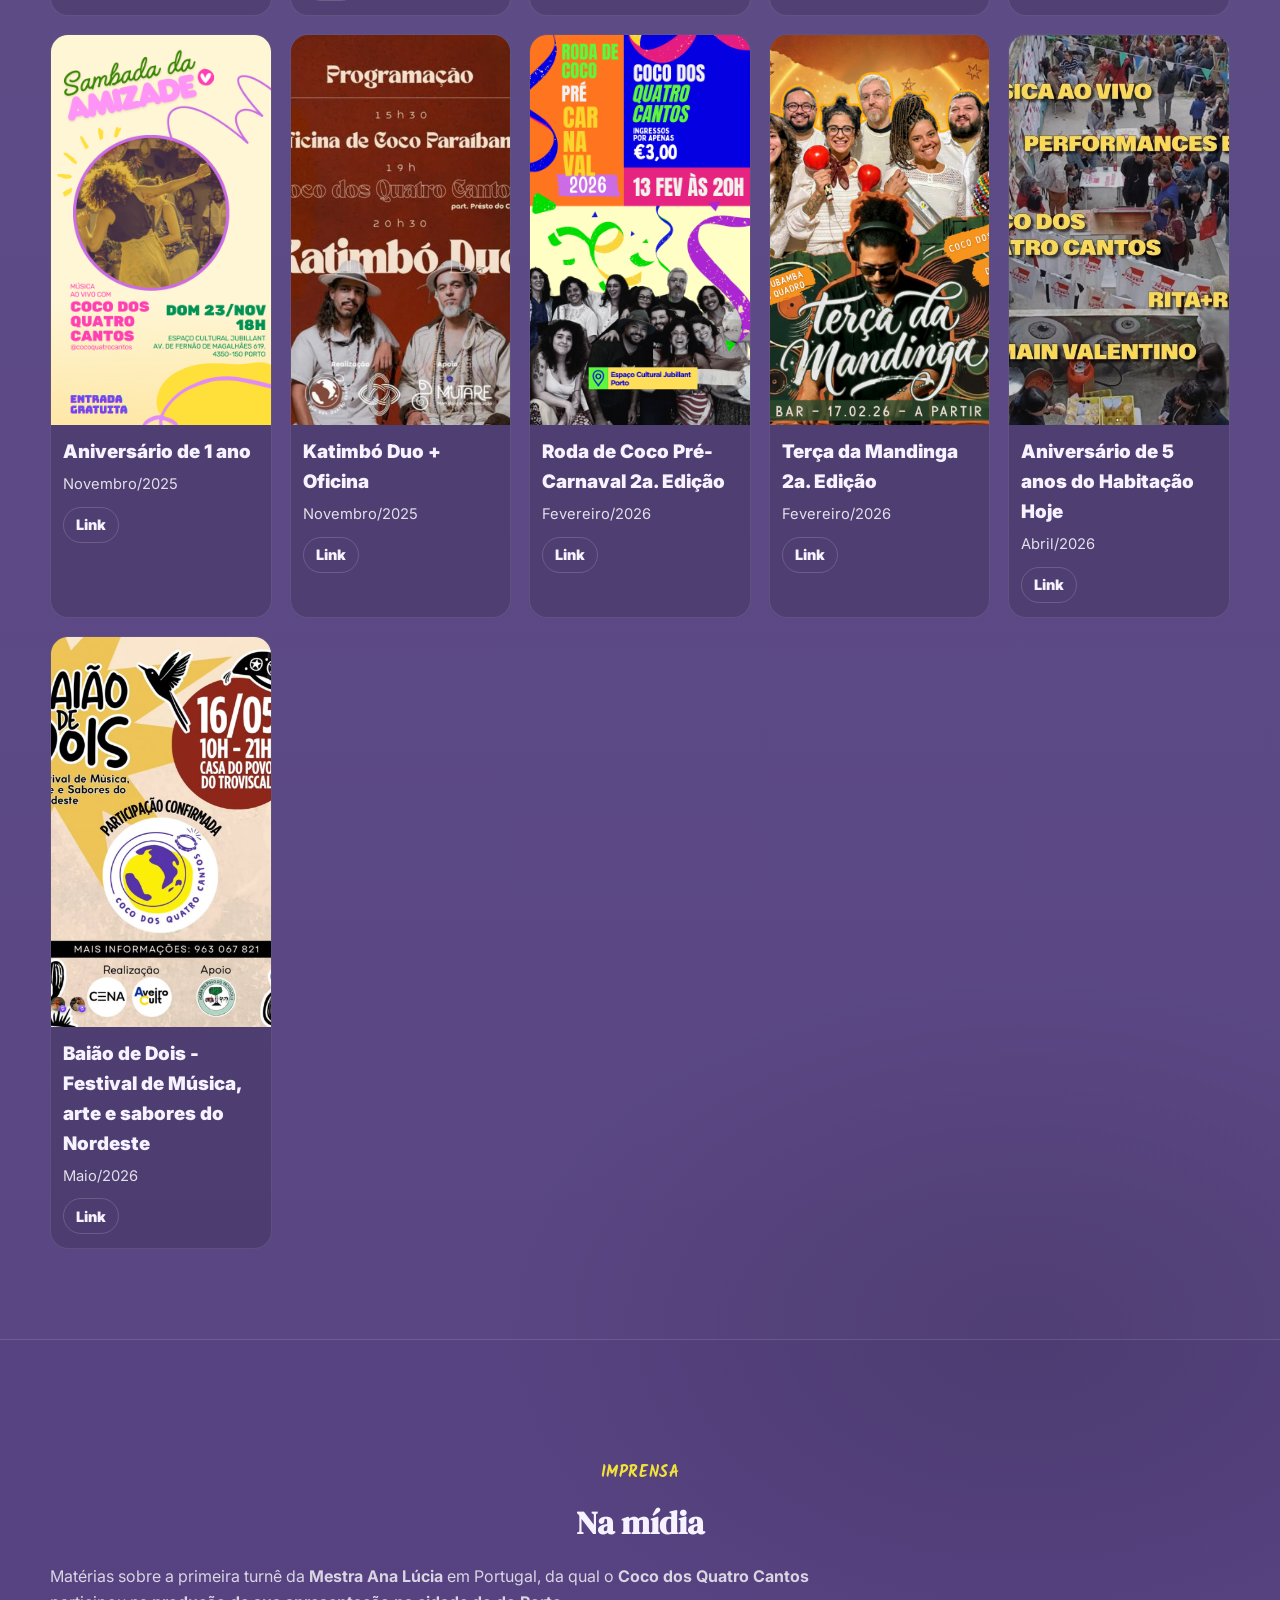
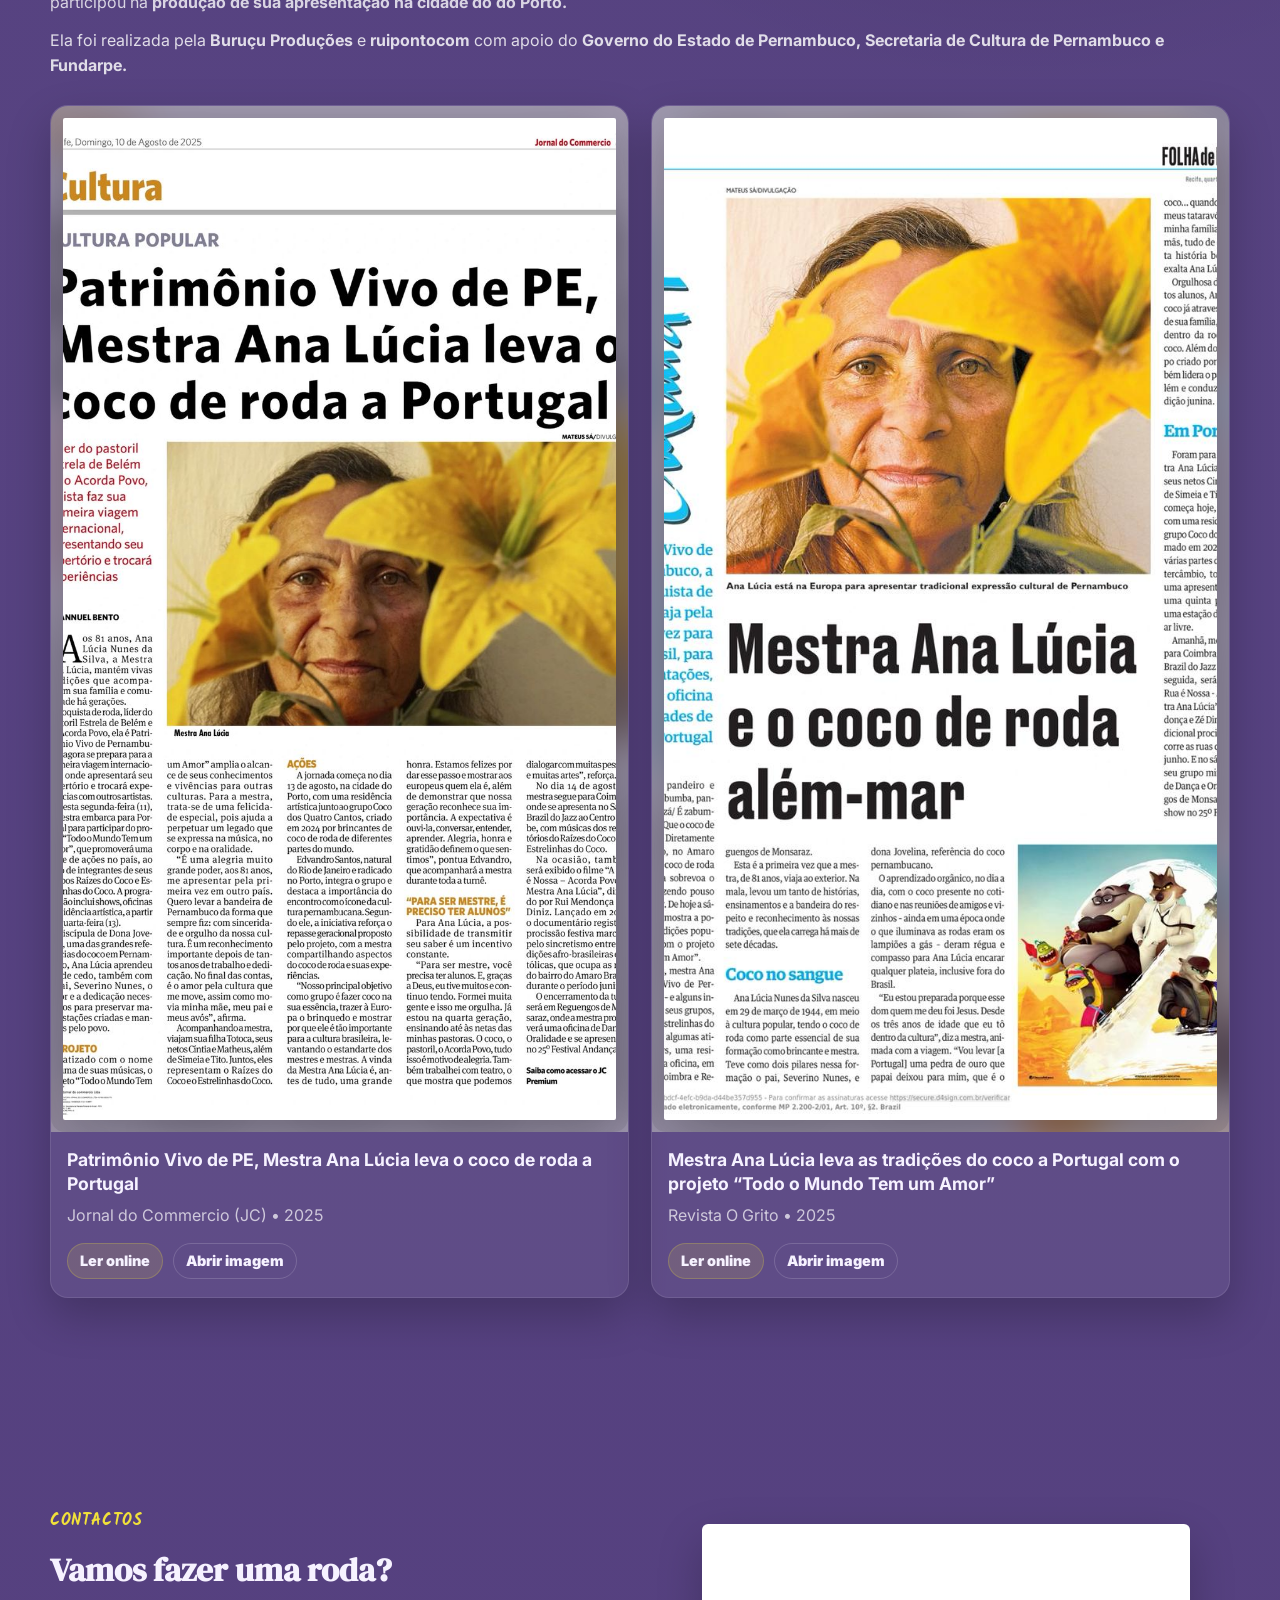
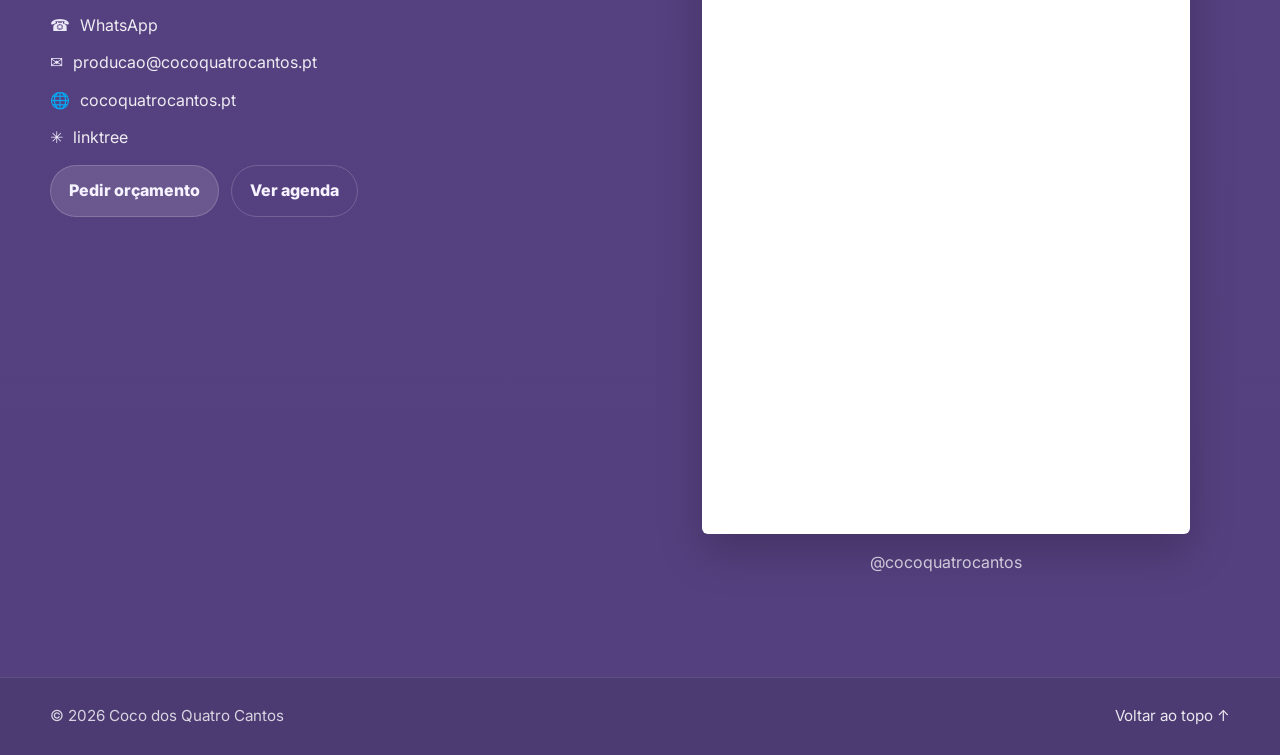
==== commit 3e100a76: "300426.01: Substituindo Israel por Jerusalém" ====
--- a/index.html
+++ b/index.html
@@ -77,7 +77,7 @@
 
           <p>
             O Coco dos Quatro Cantos é um grupo multicultural de Coco de Roda formado em 2024
-            na cidade do Porto, Portugal, por brincantes de diferentes origens: Brasil, Portugal e Israel.
+            na cidade do Porto, Portugal, por brincantes de diferentes origens: Brasil, Portugal e Jerusalém.
           </p>
 
           <p>
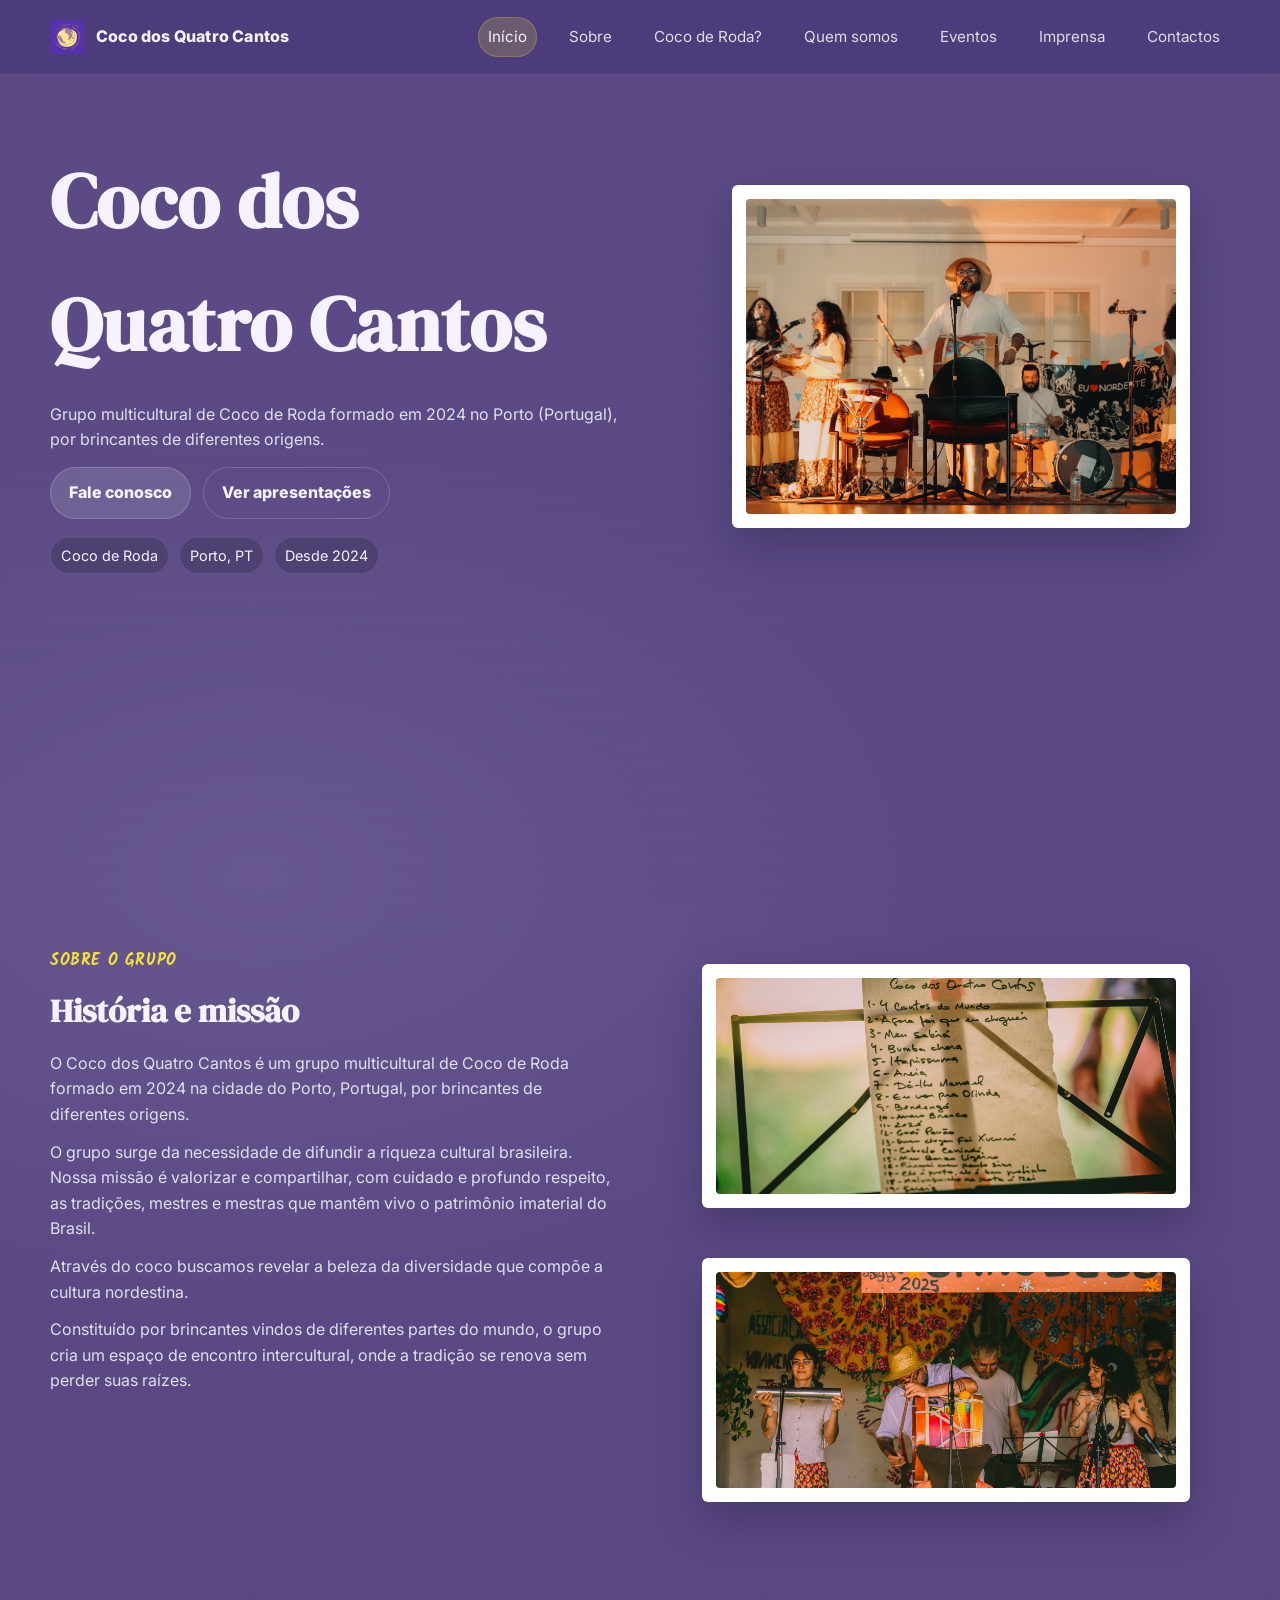
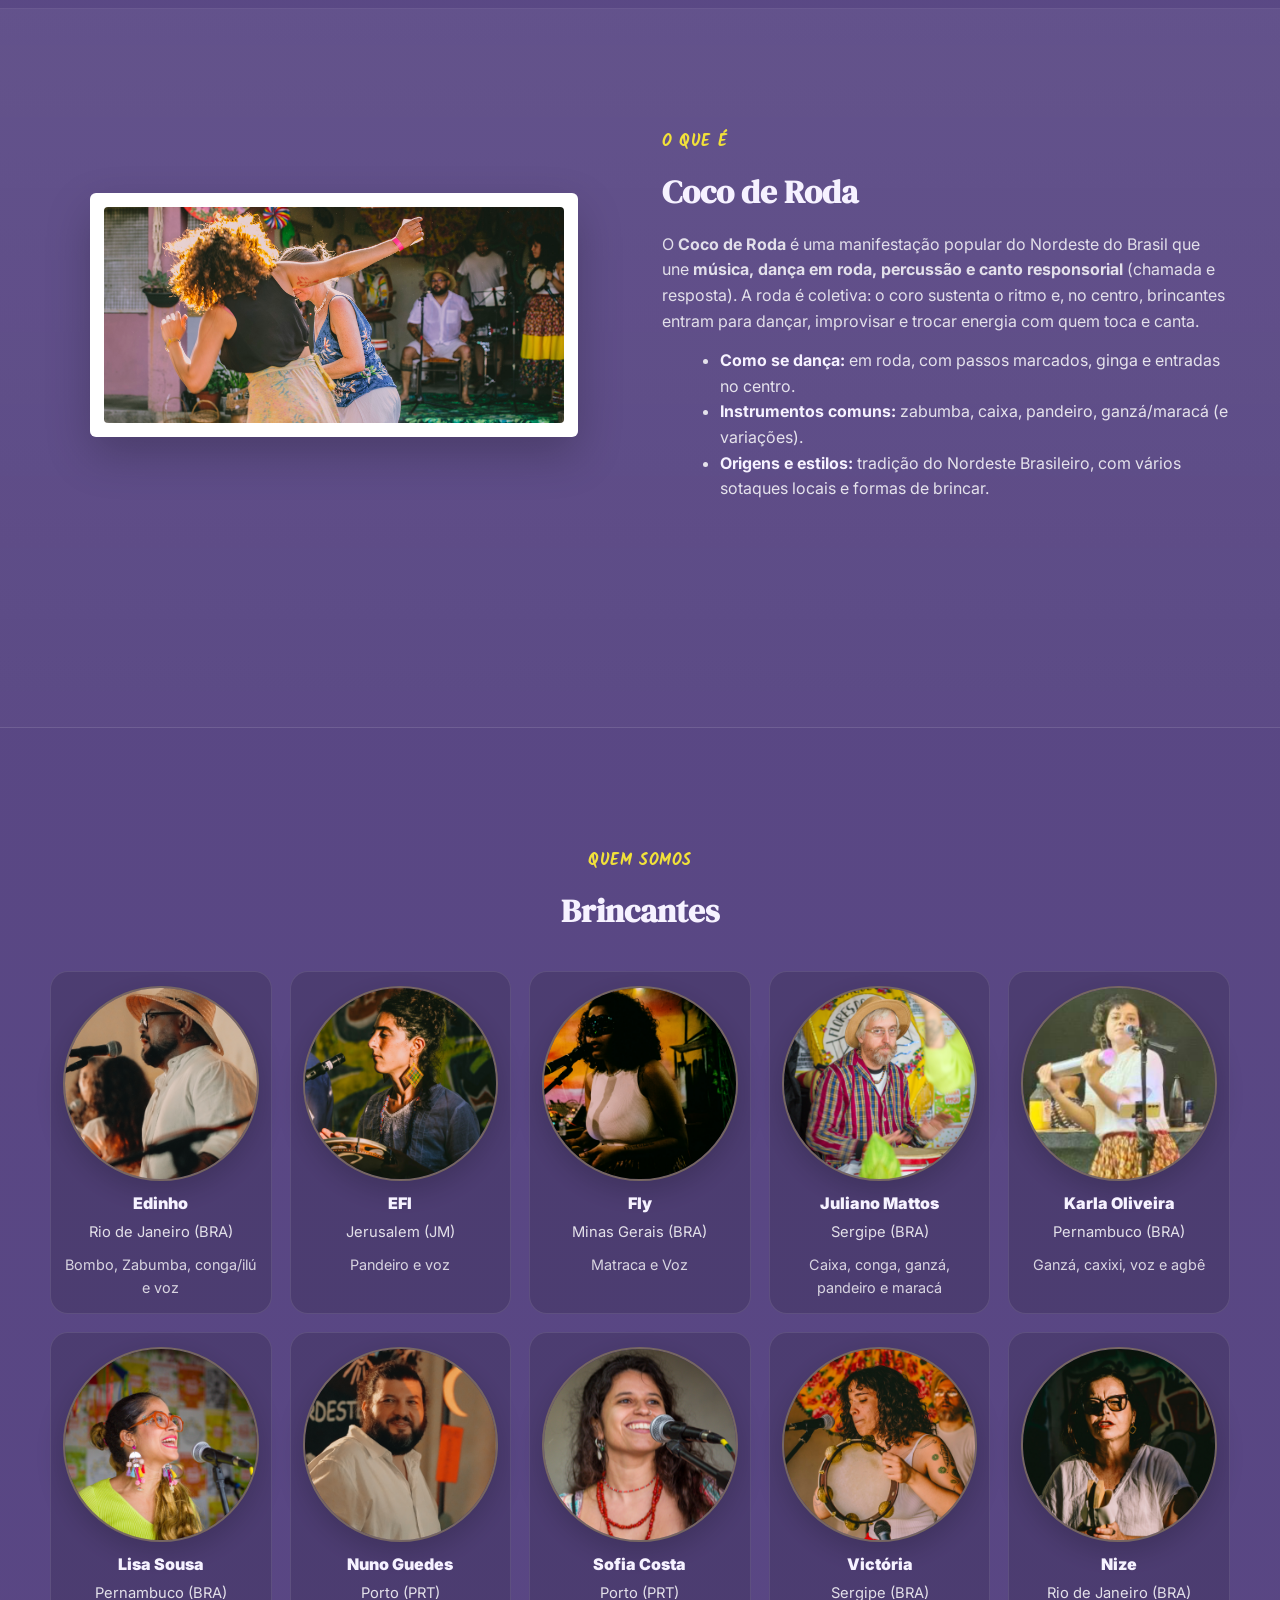
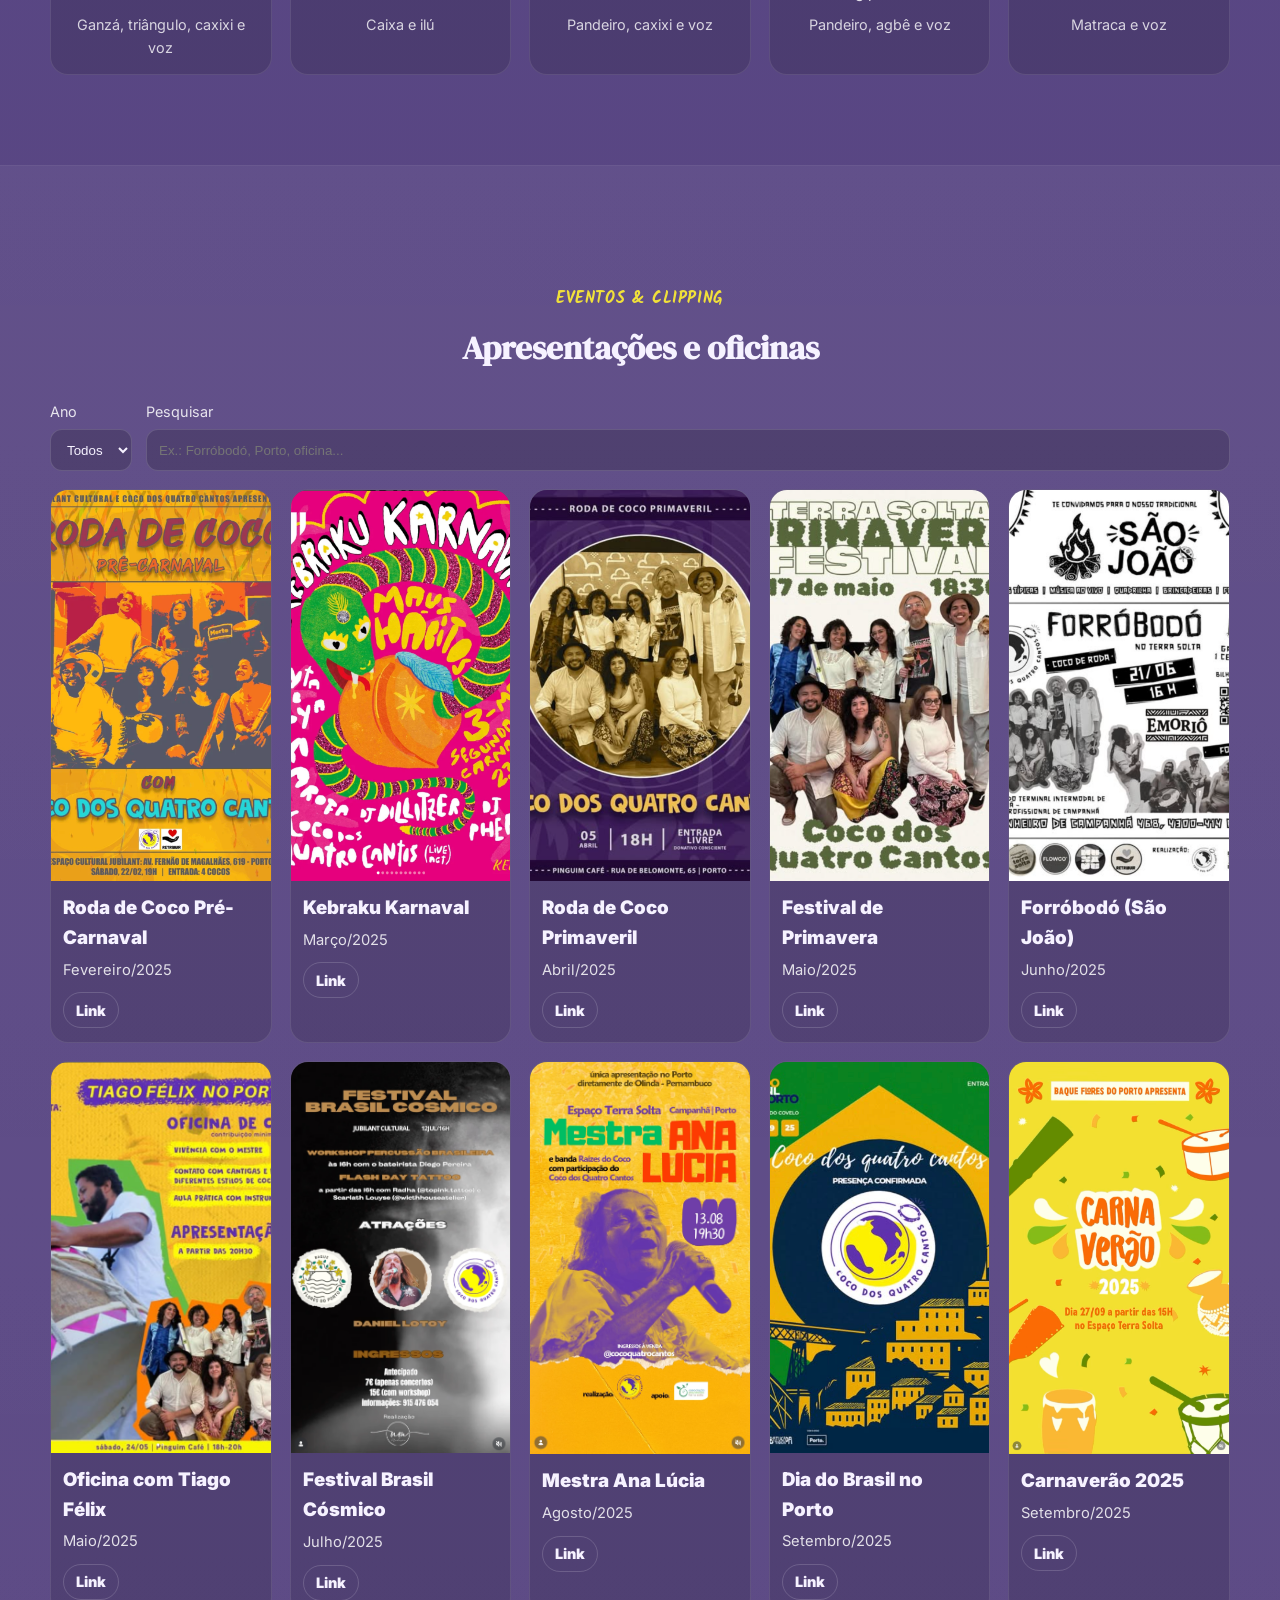
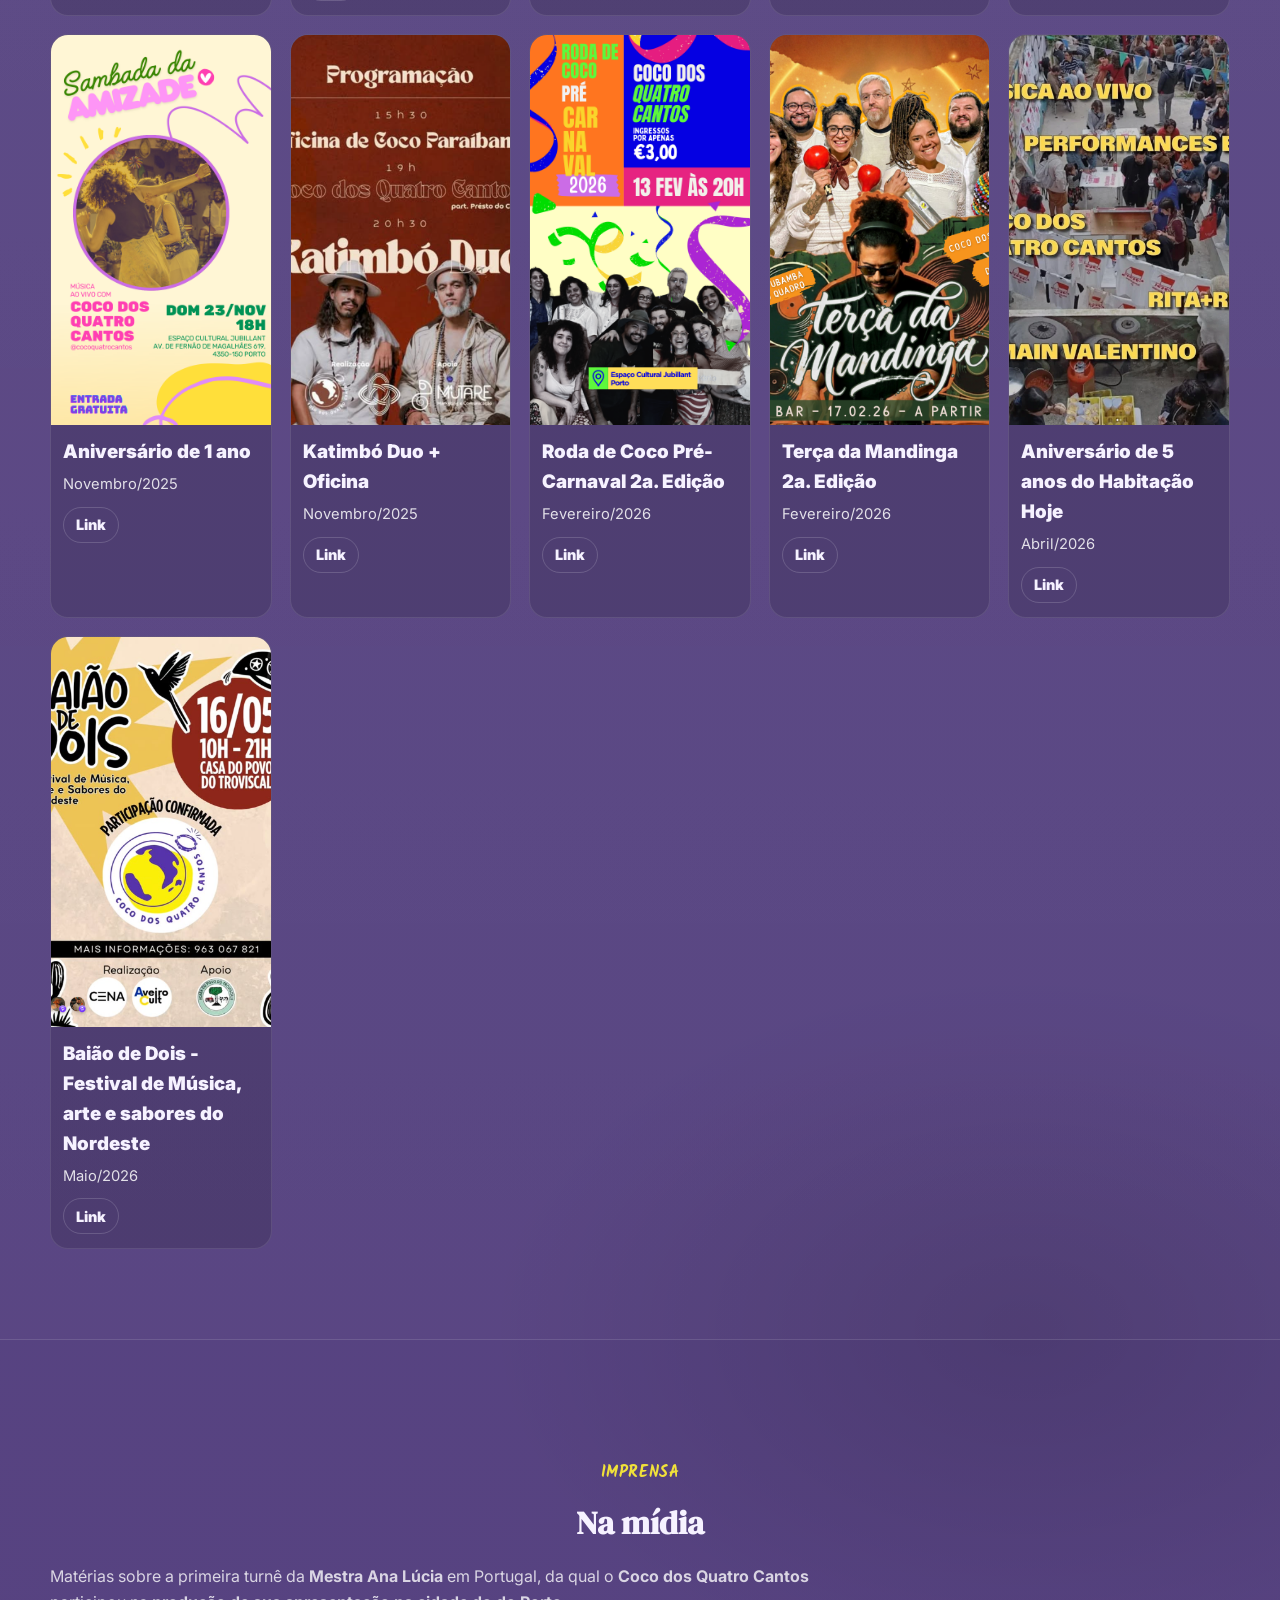
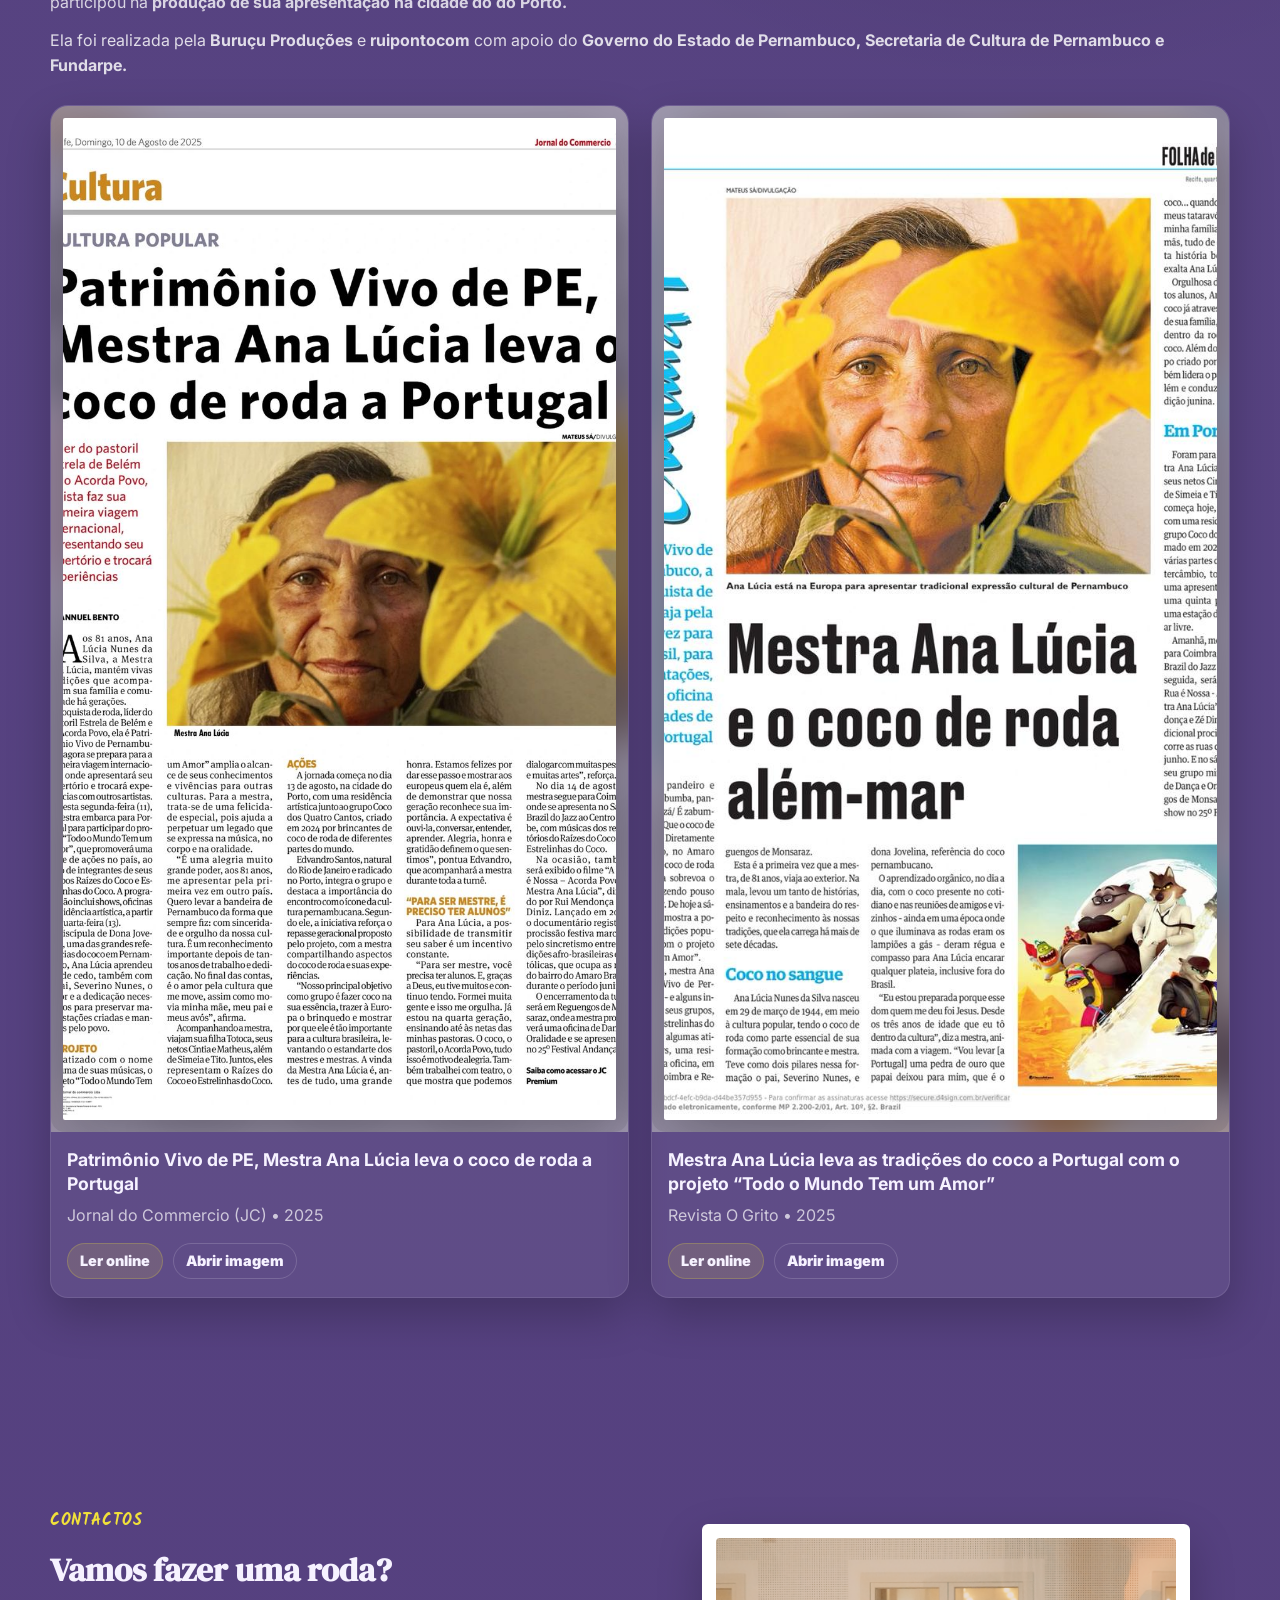
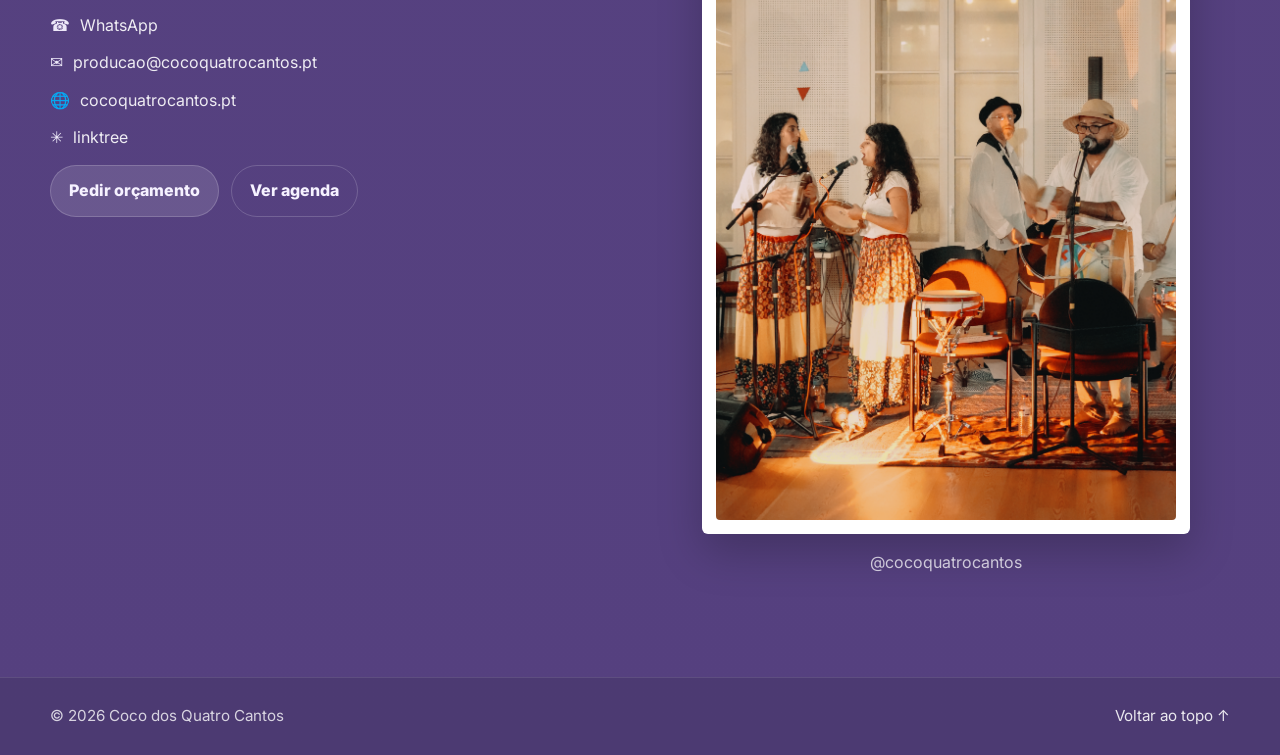
==== commit c8693090: "300426.02: Removendo "Brasil, Portugal e"...." ====
--- a/index.html
+++ b/index.html
@@ -77,7 +77,7 @@
 
           <p>
             O Coco dos Quatro Cantos é um grupo multicultural de Coco de Roda formado em 2024
-            na cidade do Porto, Portugal, por brincantes de diferentes origens: Brasil, Portugal e Jerusalém.
+            na cidade do Porto, Portugal, por brincantes de diferentes origens.
           </p>
 
           <p>
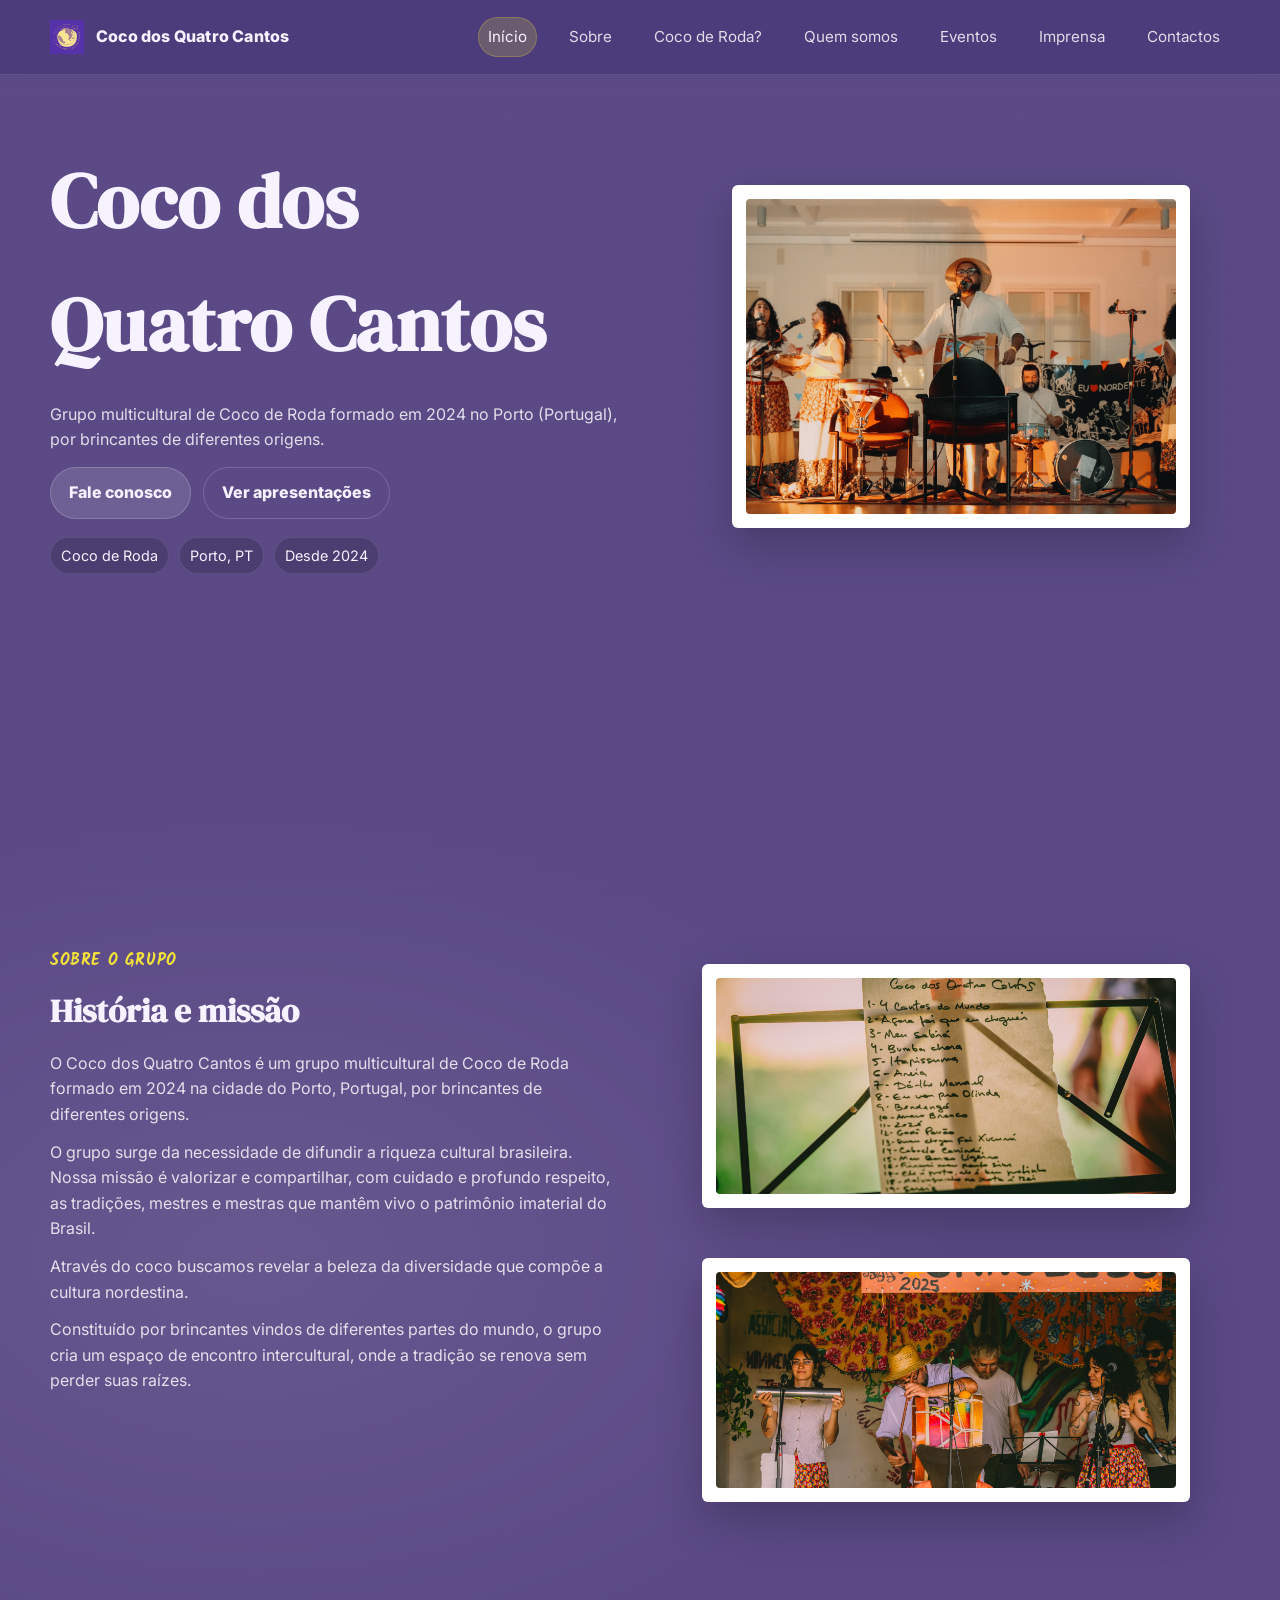
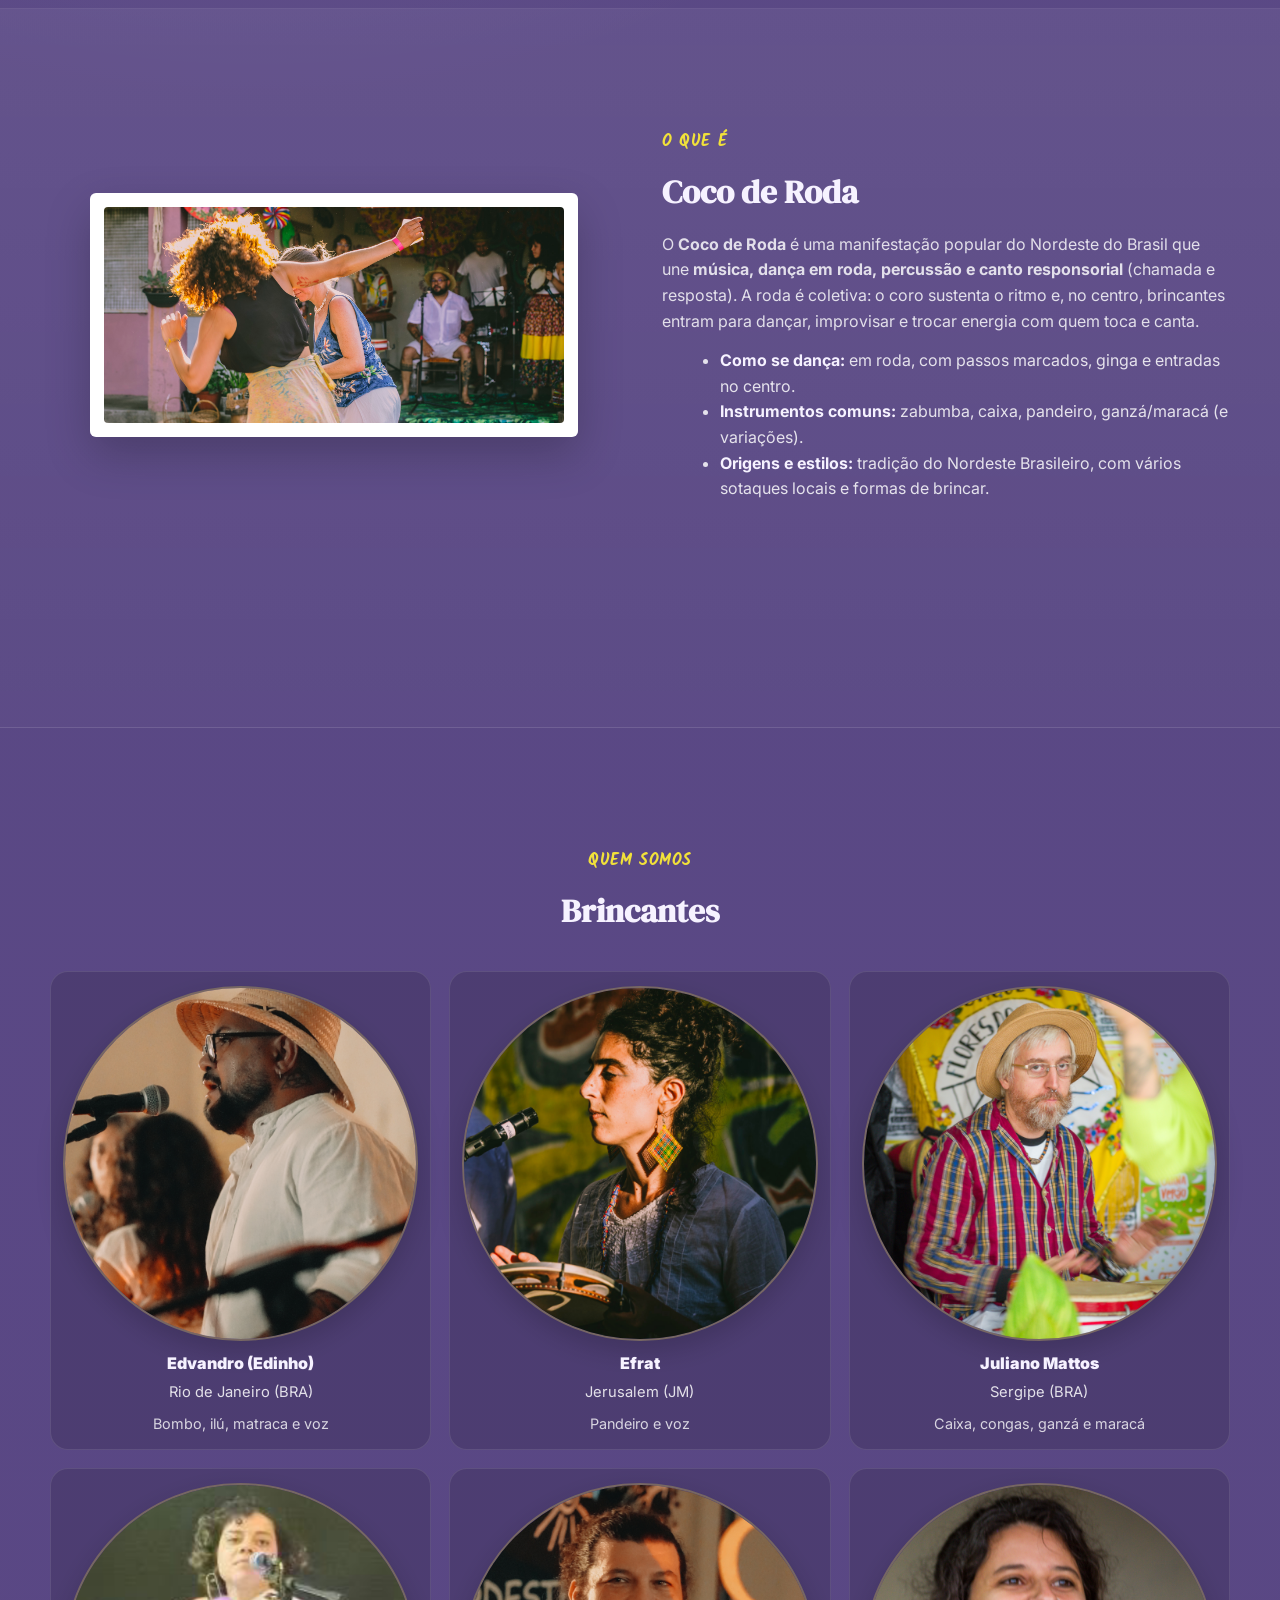
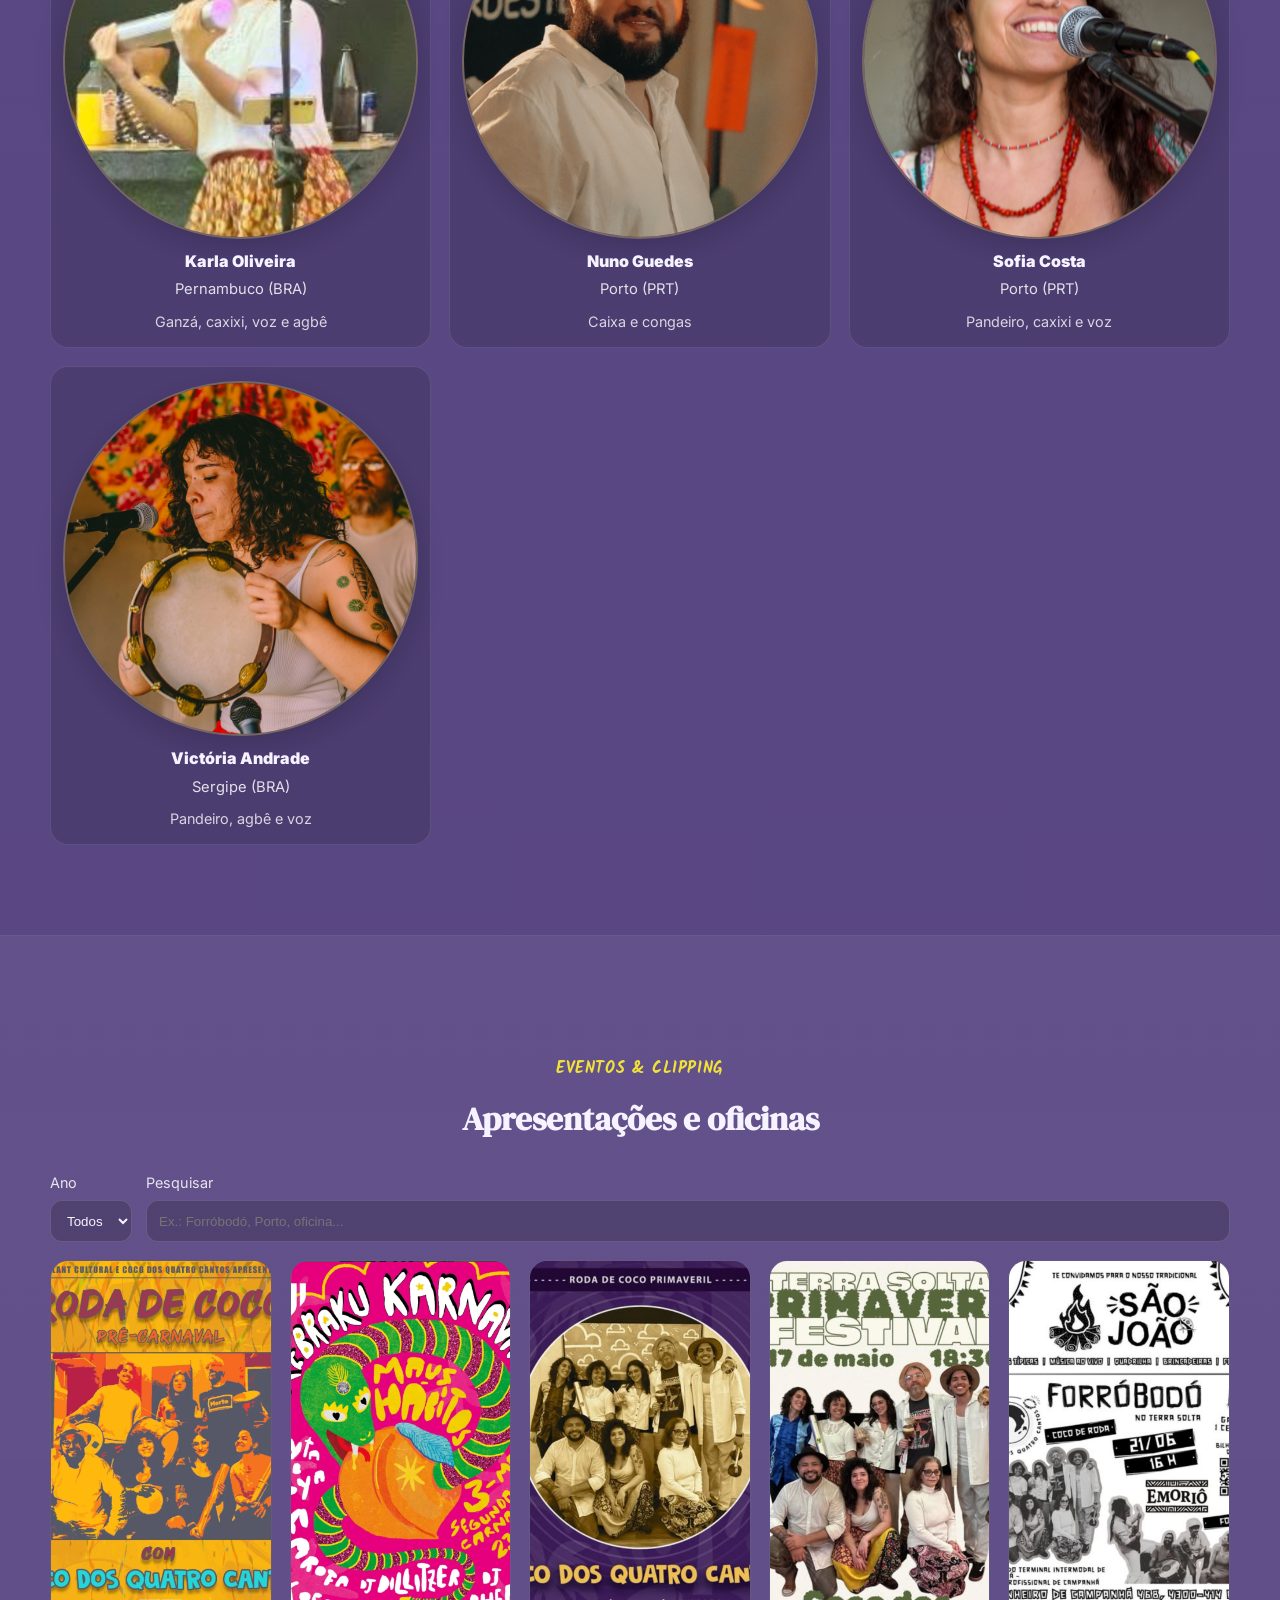
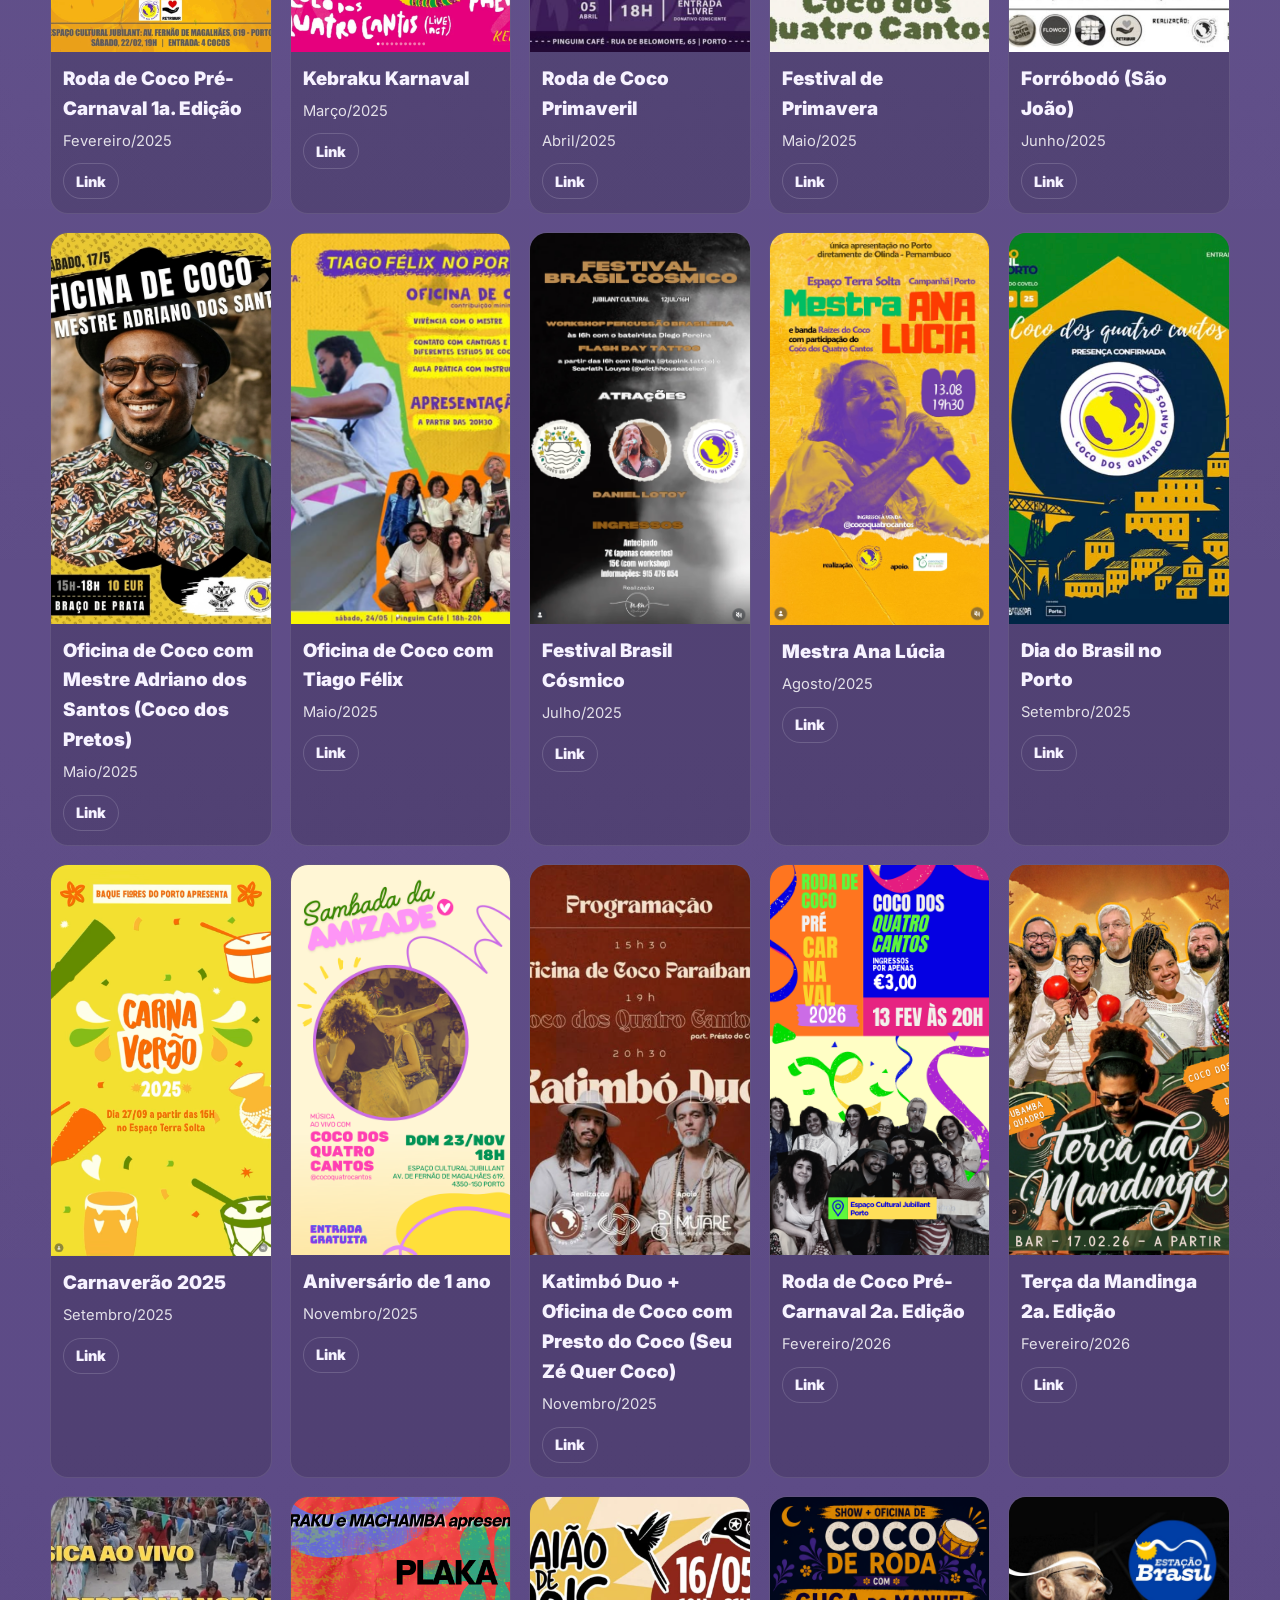
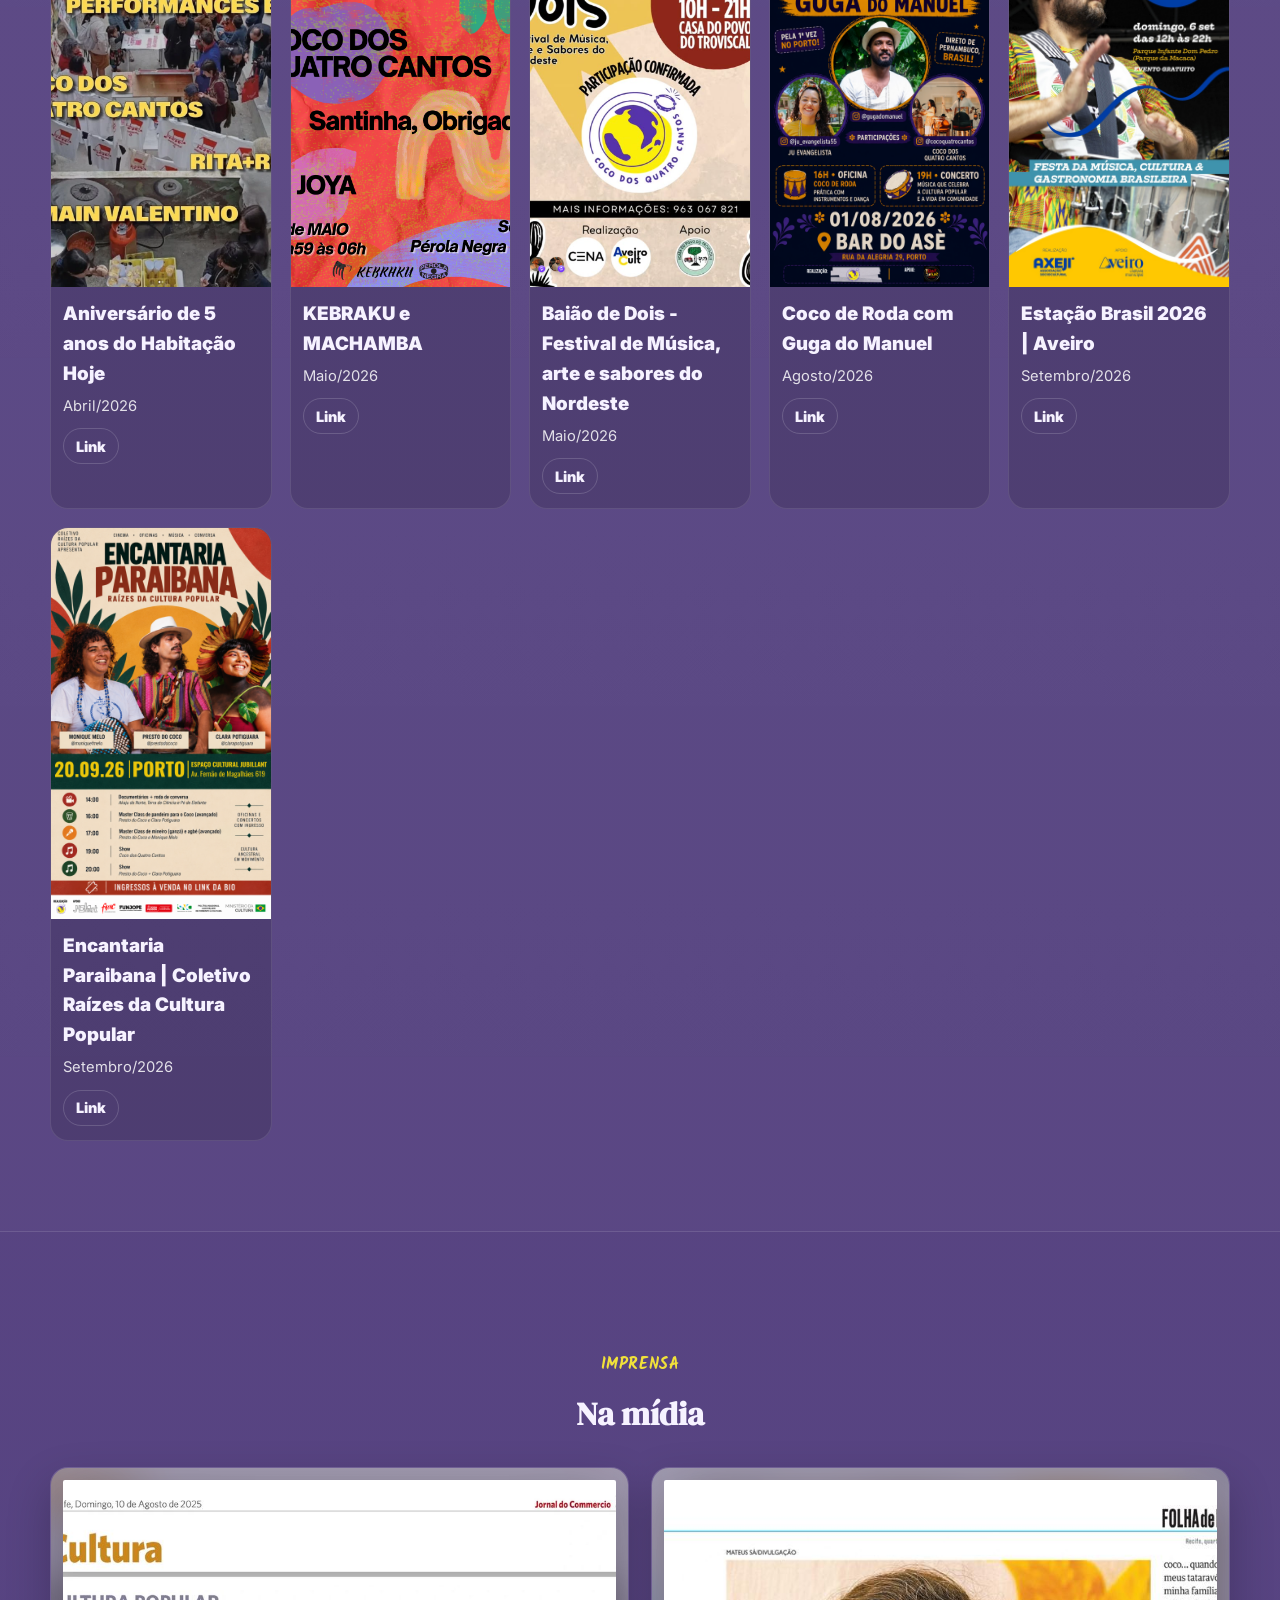
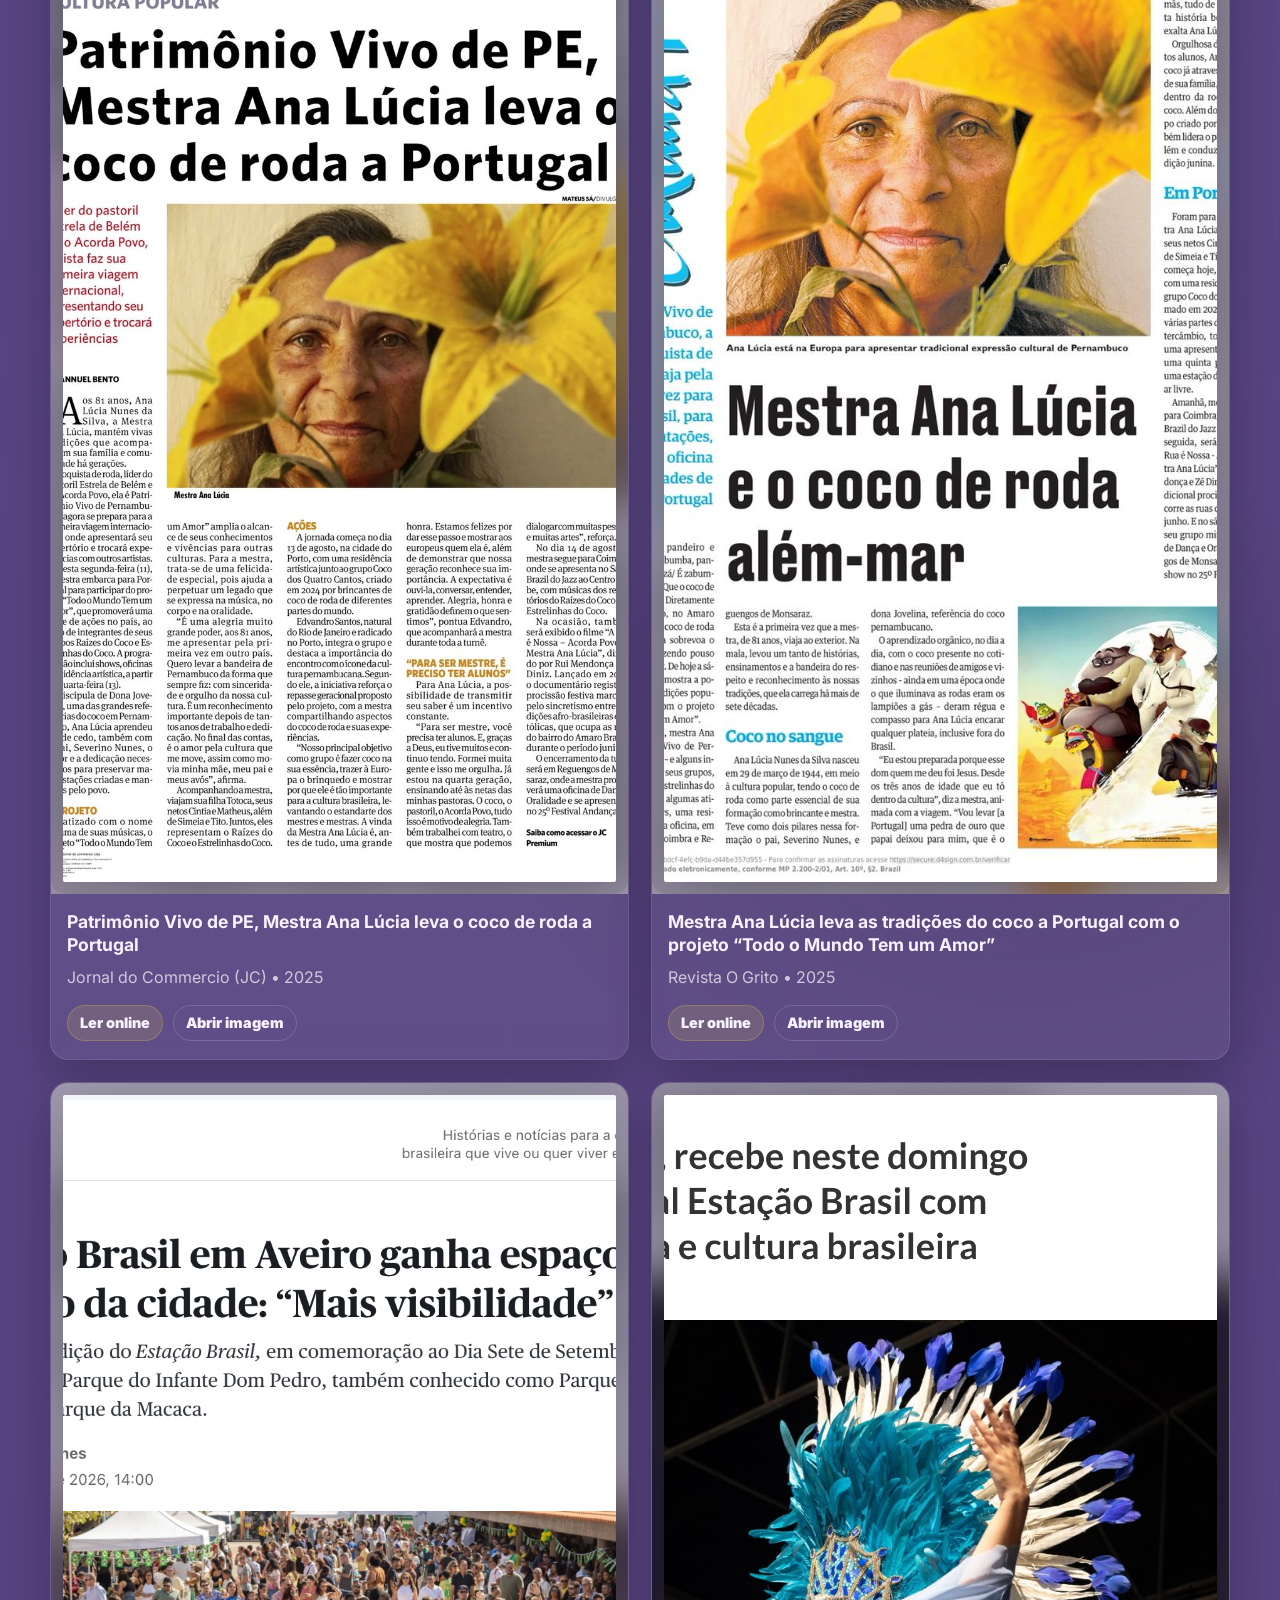
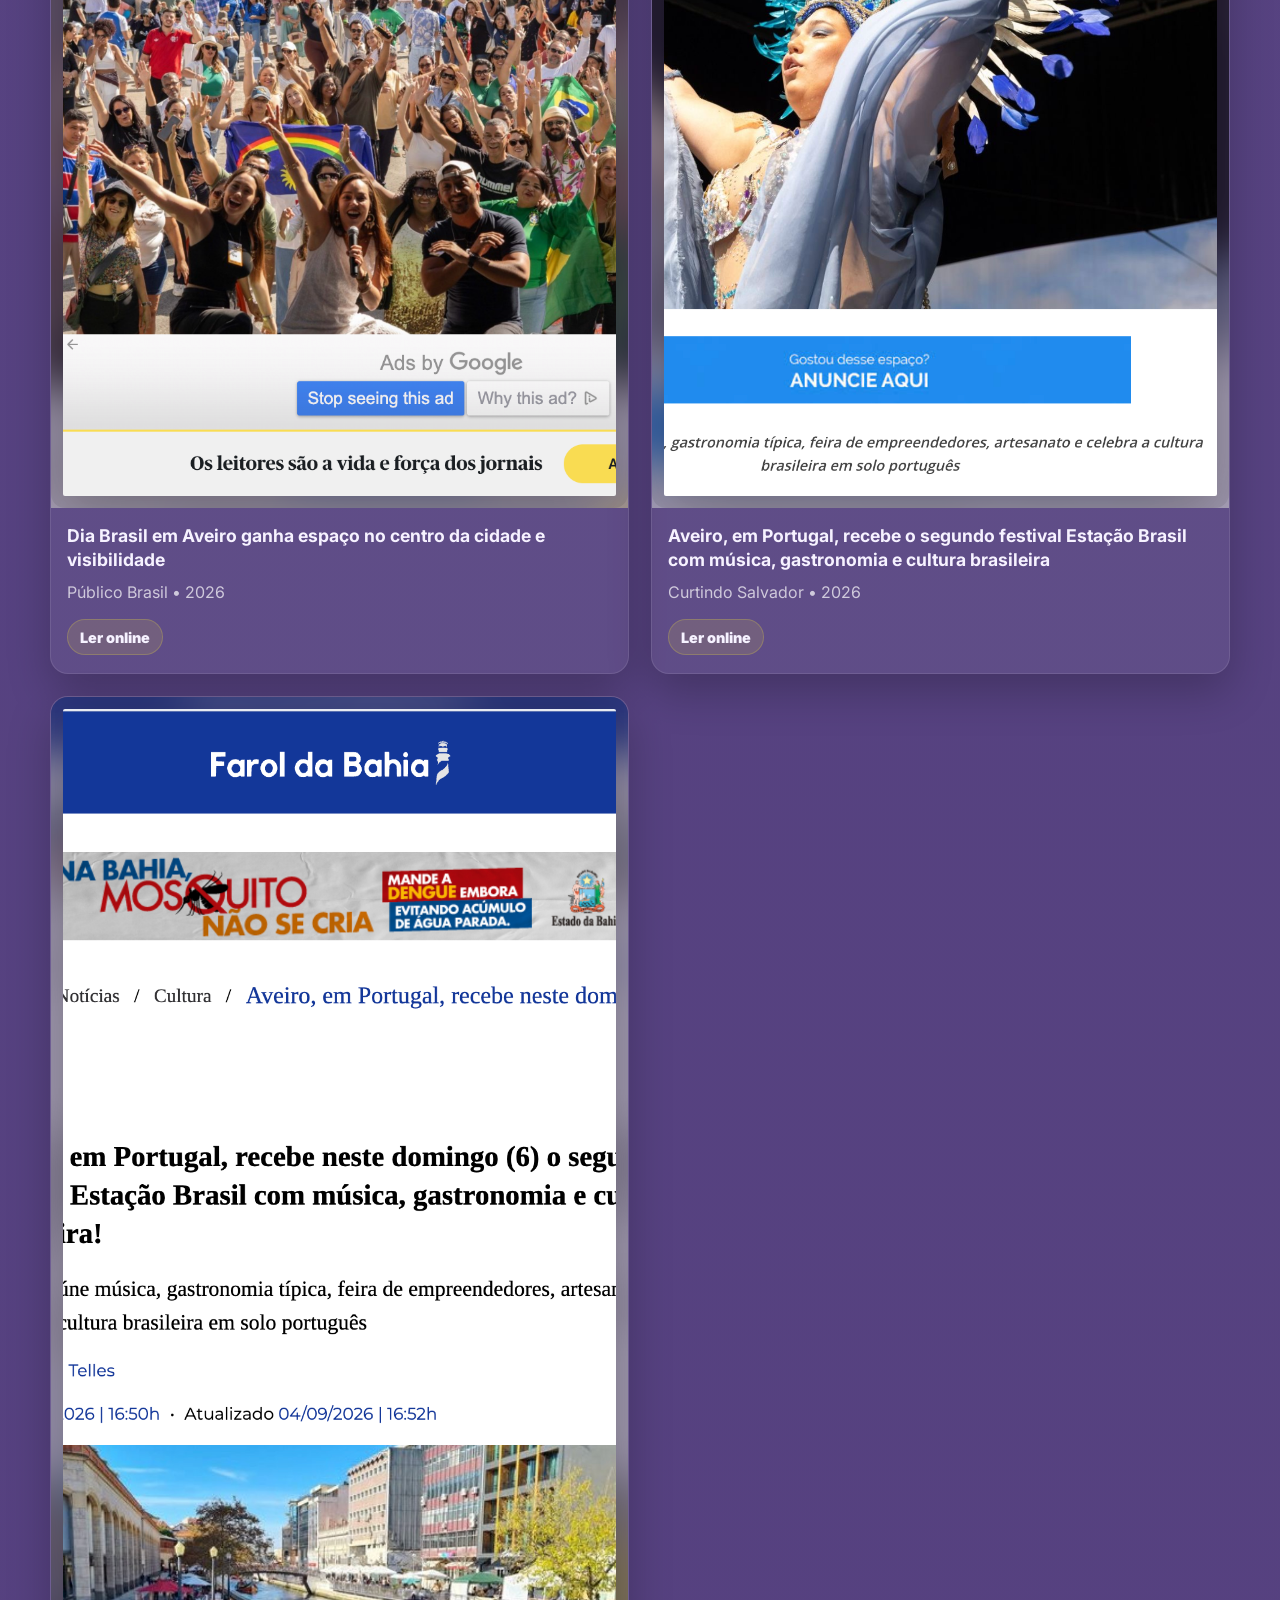
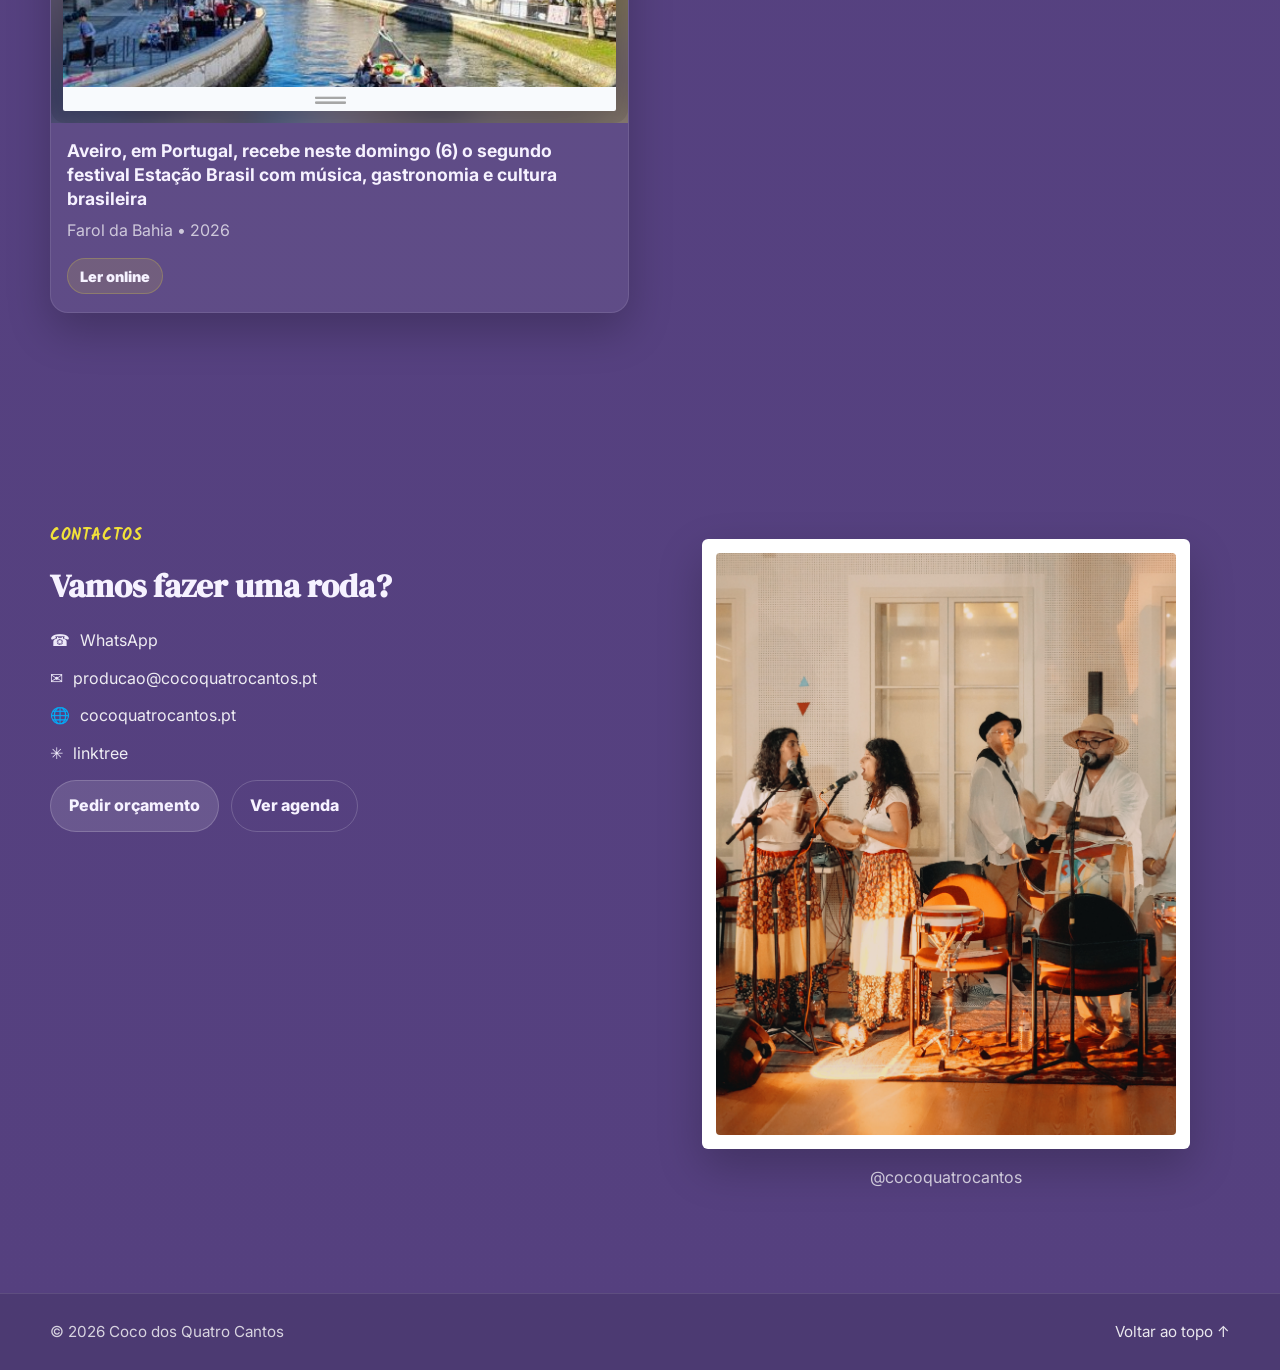
==== commit 918ea319: "140926.01: Atualizando eventos; Atualizando mídia; Reduzindo tamanho das imagens" ====
--- a/index.html
+++ b/index.html
@@ -168,14 +168,6 @@
   <div class="container">
     <p class="scribble center">Imprensa</p>
     <h2 class="h2 center">Na mídia</h2>
-
-    <p class="lead">
-      Matérias sobre a primeira turnê da <strong>Mestra Ana Lúcia</strong> em Portugal, da qual o
-      <strong>Coco dos Quatro Cantos</strong> participou na <strong>produção de sua apresentação na cidade do do Porto.</strong>      
-    </p>
-<p>
-  Ela foi realizada pela <strong>Buruçu Produções</strong> e <strong>ruipontocom</strong> com apoio do <strong>Governo do Estado de Pernambuco, Secretaria de Cultura de Pernambuco e Fundarpe.</strong>
-</p>
     <div class="press-grid">
       <!-- JC -->
       <article class="press-card">
@@ -232,6 +224,85 @@
           </div>
         </div>
       </article>
+<!-- Público Brasil -->
+<article class="press-card">
+<div class="press-thumb" style="--thumb:url('./assets/press/midia_publicopt_2026_08_18.png')">
+          <img
+            src="./assets/press/midia_publicopt_2026_08_18.png"
+            alt="Dia Brasil em Aveiro ganha espaço no centro da cidade e visibilidade"
+            loading="lazy"
+          />
+        </div>
+
+  <div class="press-body">
+    <h3 class="press-title">
+      Dia Brasil em Aveiro ganha espaço no centro da cidade e visibilidade
+    </h3>
+    <p class="press-meta">Público Brasil • 2026</p>
+
+    <div class="press-actions">
+      <a
+        class="smallbtn"
+        target="_blank"
+        rel="noreferrer"
+        href="https://www.publico.pt/2026/08/18/publico-brasil/noticia/dia-brasil-aveiro-ganha-espaco-centro-cidade-visibilidade-2185356"
+      >
+        Ler online
+      </a>
+    </div>
+  </div>
+</article>
+
+<!-- Curtindo Salvador -->
+<article class="press-card">
+<div class="press-thumb" style="--thumb:url('./assets/press/midia_curtindo_salvador_2026_09_04.png')">
+          <img
+            src="./assets/press/midia_curtindo_salvador_2026_09_04.png"
+            alt="Aveiro, em Portugal, recebe o segundo festival Estação Brasil com música, gastronomia e cultura brasileira"
+            loading="lazy"
+          />
+        </div>
+
+  <div class="press-body">
+    <h3 class="press-title">
+      Aveiro, em Portugal, recebe o segundo festival Estação Brasil com música, gastronomia e cultura brasileira
+    </h3>
+    <p class="press-meta">Curtindo Salvador • 2026</p>
+
+    <div class="press-actions">
+      <a class="smallbtn" target="_blank" rel="noreferrer" href="https://www.curtindosalvador.com.br/2026/09/04/aveiro-em-portugal-recebe-neste-domingo-6-o-segundo-festival-estacao-brasil-com-musica-gastronomia-e-cultura-brasileira/">Ler online</a>
+    </div>
+  </div>
+</article>
+
+<!-- Farol da Bahia -->
+<article class="press-card">
+<div class="press-thumb" style="--thumb:url('./assets/press/midia_farol_da_bahia_2026_09_04.png')">
+          <img
+            src="./assets/press/midia_farol_da_bahia_2026_09_04.png"
+            alt="Aveiro, em Portugal, recebe neste domingo (6) o segundo festival Estação Brasil com música, gastronomia e cultura brasileira"
+            loading="lazy"
+          />
+        </div>
+
+  <div class="press-body">
+    <h3 class="press-title">
+      Aveiro, em Portugal, recebe neste domingo (6) o segundo festival Estação Brasil com música, gastronomia e cultura brasileira
+    </h3>
+    <p class="press-meta">Farol da Bahia • 2026</p>
+
+    <div class="press-actions">
+      <a
+        class="smallbtn"
+        target="_blank"
+        rel="noreferrer"
+        href="https://www.faroldabahia.com.br/noticia/aveiro-em-portugal-recebe-neste-domingo-6-o-segundo-festival-estacao-brasil-com-musica-gastronomia-e-cultura-brasileira"
+      >
+        Ler online
+      </a>
+    </div>
+  </div>
+</article>      
     </div>
   </div>
 </section>
--- a/styles.css
+++ b/styles.css
@@ -247,10 +247,10 @@
 }
 
 /* MEMBERS */
-.members{
+.members {
   margin-top: 34px;
-  display:grid;
-  grid-template-columns: repeat(5, minmax(0, 1fr));
+  display: grid;
+  grid-template-columns: repeat(3, minmax(0, 1fr));
   gap: 18px;
 }
 .member{
@@ -521,4 +521,23 @@
 
 .press-note{
   margin-top: 18px;
+}
+
+.press-thumb--source {
+  aspect-ratio: 9 / 16;
+  padding: 24px;
+  display: flex;
+  align-items: center;
+  justify-content: center;
+  text-align: center;
+  color: var(--accent);
+  font-size: 1.5rem;
+  font-weight: 900;
+  line-height: 1.15;
+  letter-spacing: 1px;
+  background: linear-gradient(145deg, #403263, #765ca5);
+}
+
+.press-thumb--source::before {
+  display: none;
 }
